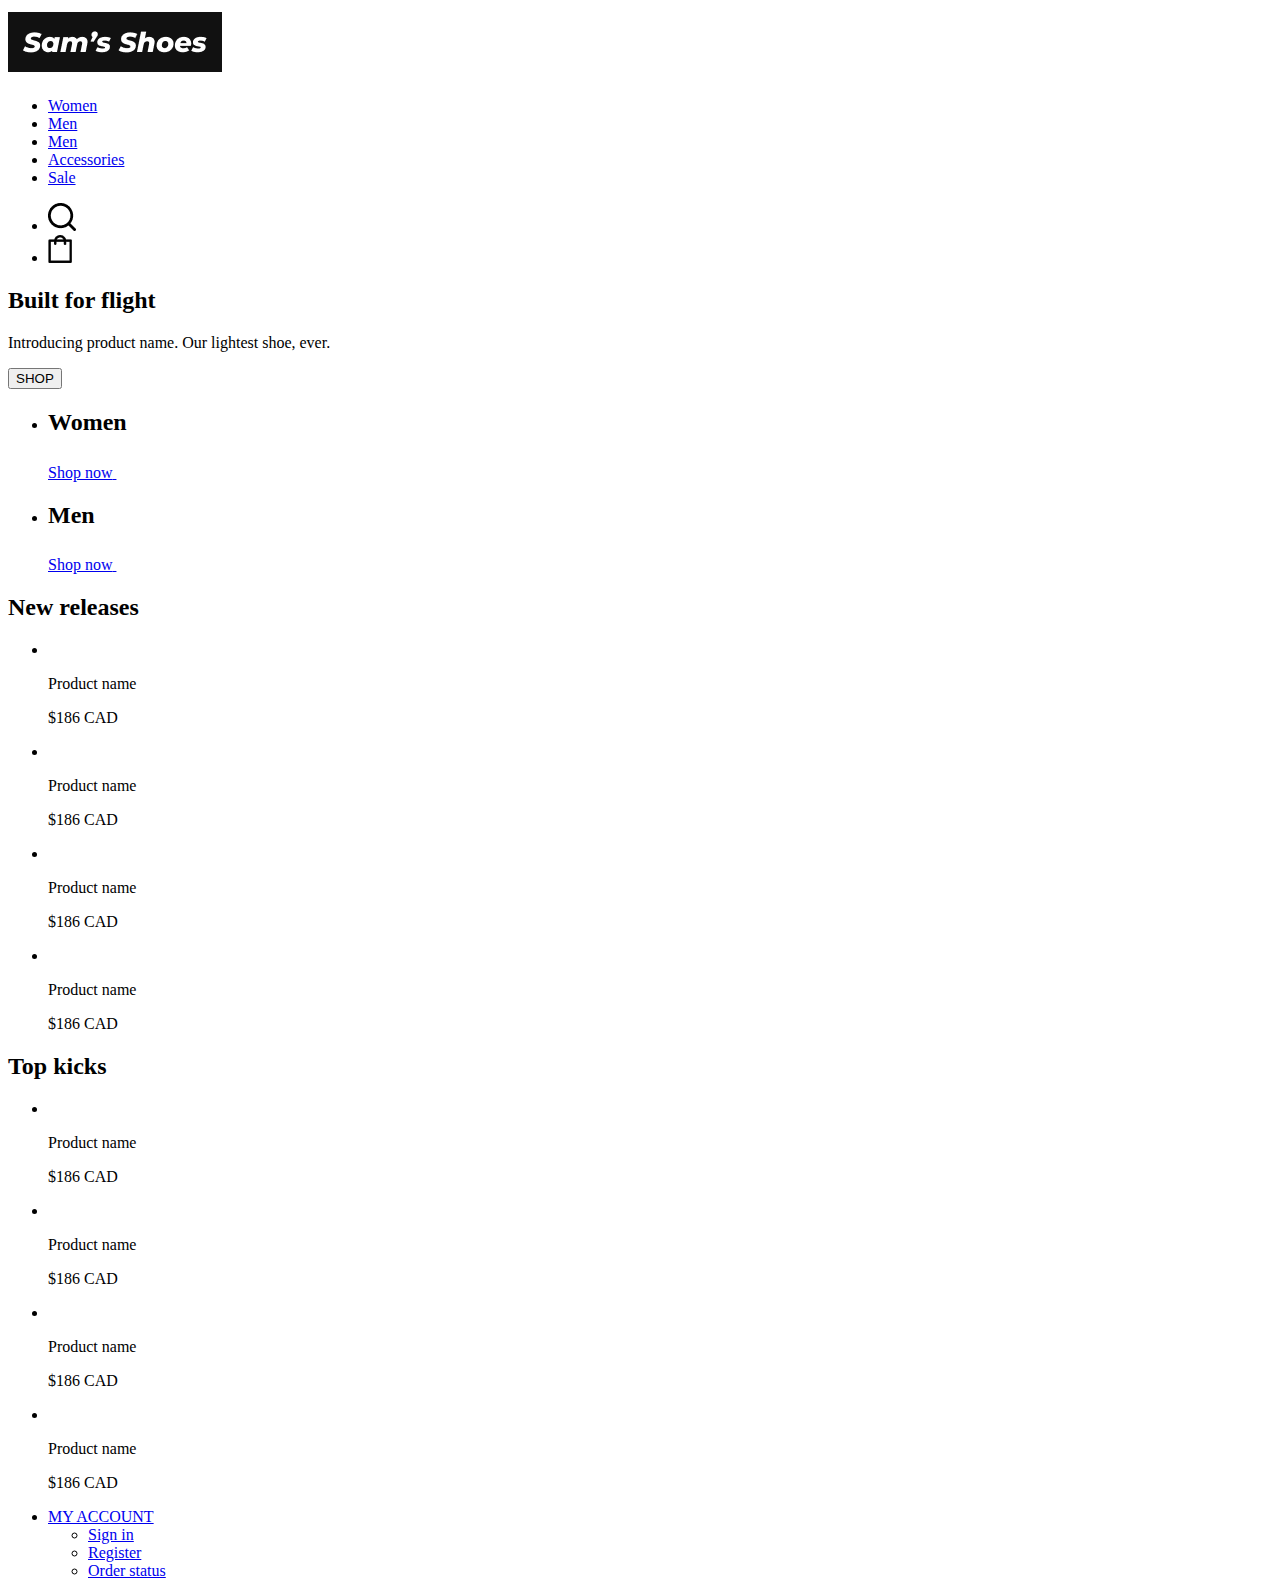
==== index.html @ 086b37e0 "shoes" ====
<!DOCTYPE html>
<html lang="ko">
  <head>
    <meta charset="UTF-8" />
    <meta http-equiv="X-UA-Compatible" content="IE=edge" />
    <meta name="viewport" content="width=S, initial-scale=1.0" />
    <title>Sam's shoes</title>
  </head>
  <body>
    <div class="head">
      <div class="inner">
        <a href="#x" class="logo">
          <img src="/images/logo.png" alt="" />
        </a>
        <ul class="nav">
          <li><a href="#x">Women</a></li>
          <li><a href="#x">Men</a></li>
          <li><a href="#x">Men</a></li>
          <li><a href="#x">Accessories</a></li>
          <li><a href="#x">Sale</a></li>
        </ul>
        <ul class="top_menu">
          <li>
            <a href="#x"><img src="/images/search_icon.png" alt="" /></a>
          </li>
          <li>
            <a href="#x"><img src="/images/cart_icon.png" alt="" /></a>
          </li>
        </ul>
      </div>
    </div>

    <div class="visual">
      <div class="slide">
        <div class="text_box">
          <h2>Built for flight</h2>
          <p>Introducing product name. Our lightest shoe, ever.</p>
          <button>SHOP</button>
        </div>
      </div>
    </div>

    <ul class="banners">
      <li class="left">
        <h2>Women</h2>
        <a href="#x">
          <span>Shop now</span>
          <img src="/images/arrow.png" alt="" />
        </a>
      </li>
      <li class="right">
        <h2>Men</h2>
        <a href="#x">
          <span>Shop now</span>
          <img src="/images/arrow.png" alt="" />
        </a>
      </li>
    </ul>

    <div class="product">
      <h2>New releases</h2>
      <ul>
        <li>
          <img src="" alt="" />
          <div class="detail">
            <p class="name">Product name</p>
            <p class="price">$186 CAD</p>
          </div>
        </li>
        <li>
          <img src="" alt="" />
          <div class="detail">
            <p class="name">Product name</p>
            <p class="price">$186 CAD</p>
          </div>
        </li>
        <li>
          <img src="" alt="" />
          <div class="detail">
            <p class="name">Product name</p>
            <p class="price">$186 CAD</p>
          </div>
        </li>
        <li>
          <img src="" alt="" />
          <div class="detail">
            <p class="name">Product name</p>
            <p class="price">$186 CAD</p>
          </div>
        </li>
      </ul>
    </div>

    <div class="product">
      <h2>Top kicks</h2>
      <ul>
        <li>
          <img src="" alt="" />
          <div class="detail">
            <p class="name">Product name</p>
            <p class="price">$186 CAD</p>
          </div>
        </li>
        <li>
          <img src="" alt="" />
          <div class="detail">
            <p class="name">Product name</p>
            <p class="price">$186 CAD</p>
          </div>
        </li>
        <li>
          <img src="" alt="" />
          <div class="detail">
            <p class="name">Product name</p>
            <p class="price">$186 CAD</p>
          </div>
        </li>
        <li>
          <img src="" alt="" />
          <div class="detail">
            <p class="name">Product name</p>
            <p class="price">$186 CAD</p>
          </div>
        </li>
      </ul>
    </div>

    <div class="footer">
      <div class="inner">
        <div class="menu">
          <ul class="footer_menu">
            <li>
              <a href="#x">MY ACCOUNT</a>
              <ul>
                <li><a href="#x">Sign in</a></li>
                <li><a href="#x">Register</a></li>
                <li><a href="#x">Order status</a></li>
              </ul>
            </li>
          </ul>
          <ul class="footer_sns"></ul>
        </div>
        <div class="copyright"></div>
      </div>
    </div>
  </body>
</html>
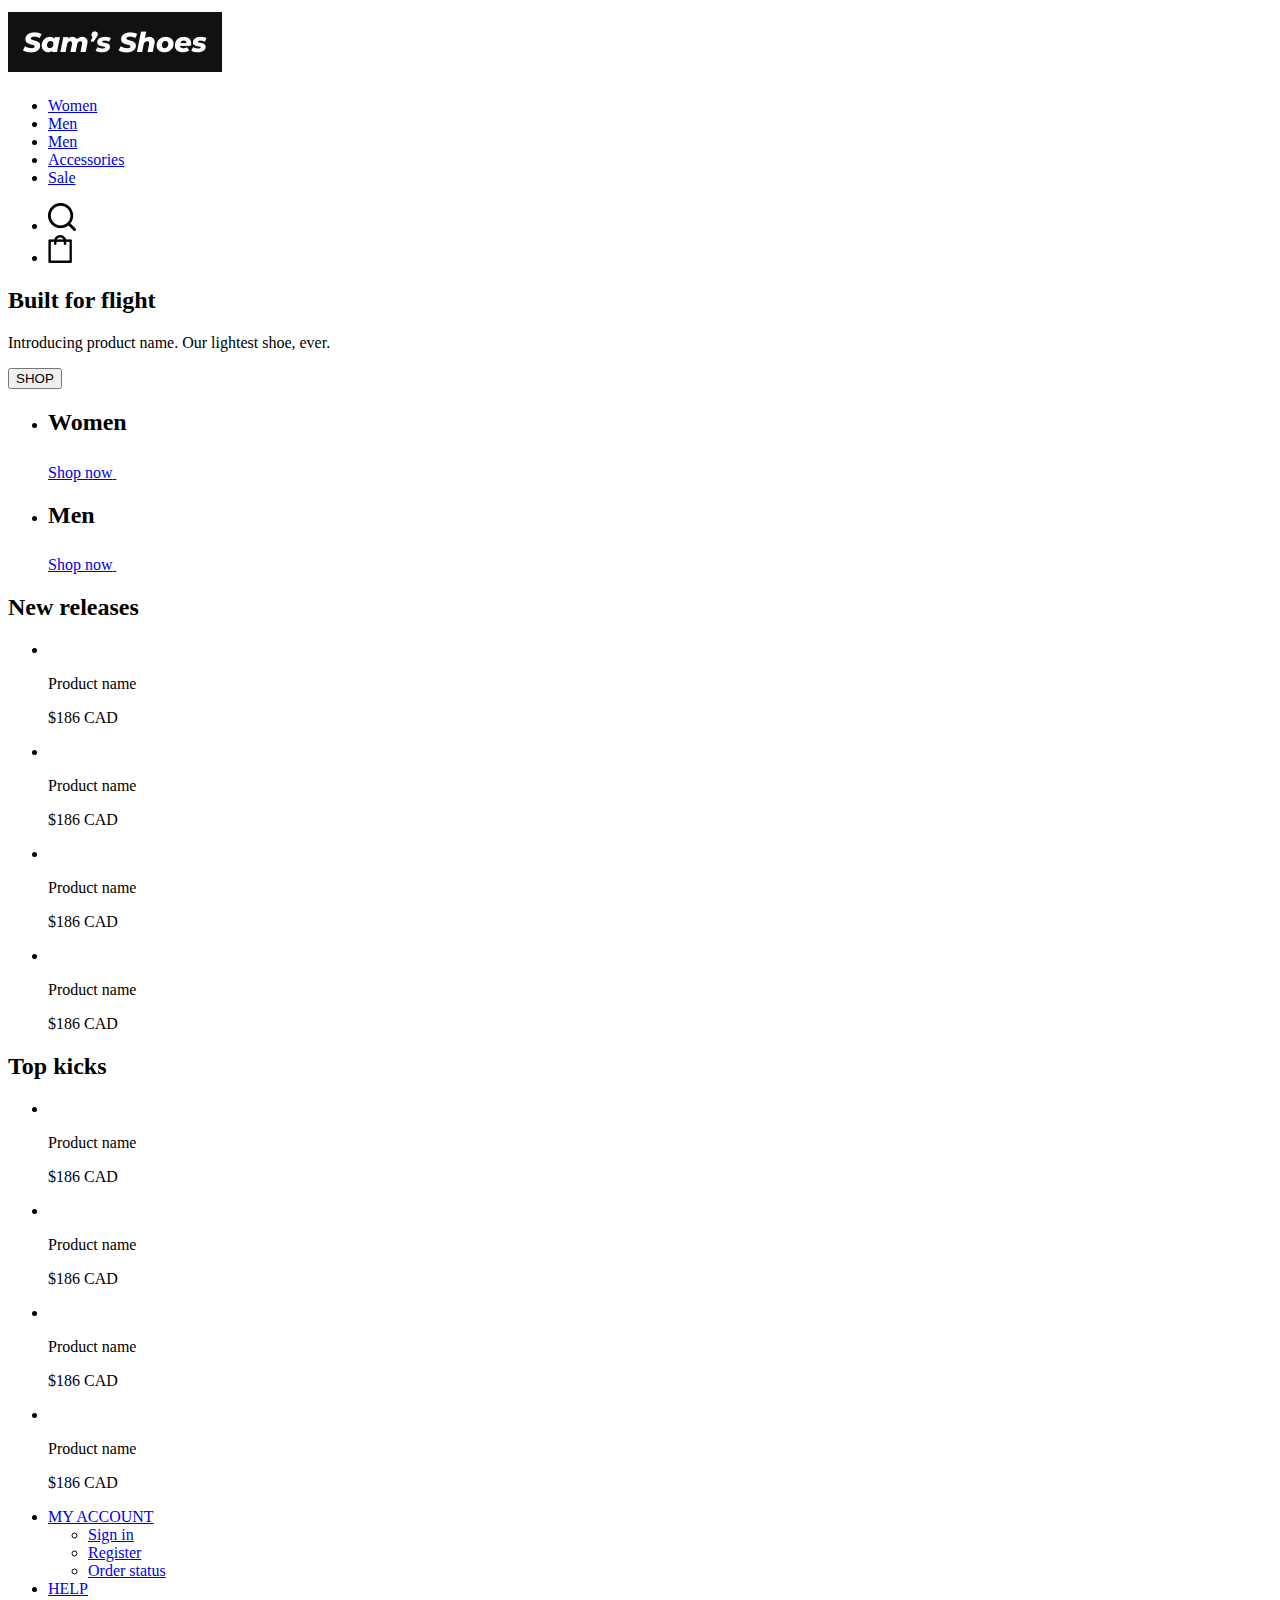
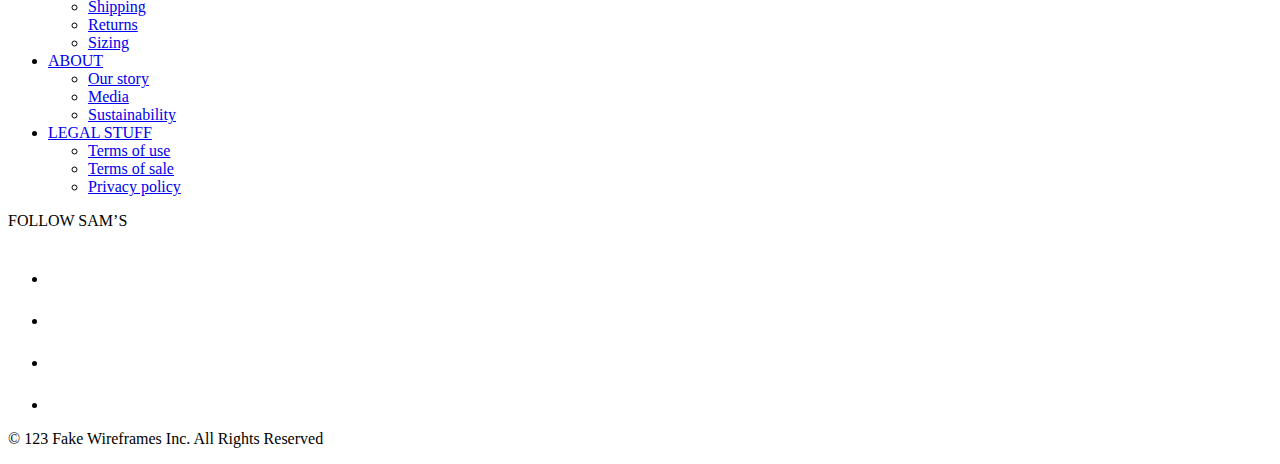
==== commit 4cccf4fa: "shoes" ====
--- a/index.html
+++ b/index.html
@@ -137,10 +137,52 @@
                 <li><a href="#x">Order status</a></li>
               </ul>
             </li>
+            <li>
+              <a href="#x">HELP</a>
+              <ul>
+                <li><a href="#x">Shipping</a></li>
+                <li><a href="#x">Returns</a></li>
+                <li><a href="#x">Sizing</a></li>
+              </ul>
+            </li>
+            <li>
+              <a href="#x">ABOUT</a>
+              <ul>
+                <li><a href="#x">Our story</a></li>
+                <li><a href="#x">Media</a></li>
+                <li><a href="#x">Sustainability</a></li>
+              </ul>
+            </li>
+            <li>
+              <a href="#x">LEGAL STUFF</a>
+              <ul>
+                <li><a href="#x">Terms of use</a></li>
+                <li><a href="#x">Terms of sale</a></li>
+                <li><a href="#x">Privacy policy</a></li>
+              </ul>
+            </li>
           </ul>
-          <ul class="footer_sns"></ul>
+          <div class="footer_sns">
+            <p>FOLLOW SAM’S</p>
+            <ul>
+              <li>
+                <a href="#x"><img src="/images/sns_facebook.png" alt="" /></a>
+              </li>
+              <li>
+                <a href="#x"><img src="/images/sns_insta.png" alt="" /></a>
+              </li>
+              <li>
+                <a href="#x"><img src="/images/sns_twitter.png" alt="" /></a>
+              </li>
+              <li>
+                <a href="#x"><img src="/images/sns_linkedin.png" alt="" /></a>
+              </li>
+            </ul>
+          </div>
         </div>
-        <div class="copyright"></div>
+        <div class="copyright">
+          <p>© 123 Fake Wireframes Inc. All Rights Reserved</p>
+        </div>
       </div>
     </div>
   </body>
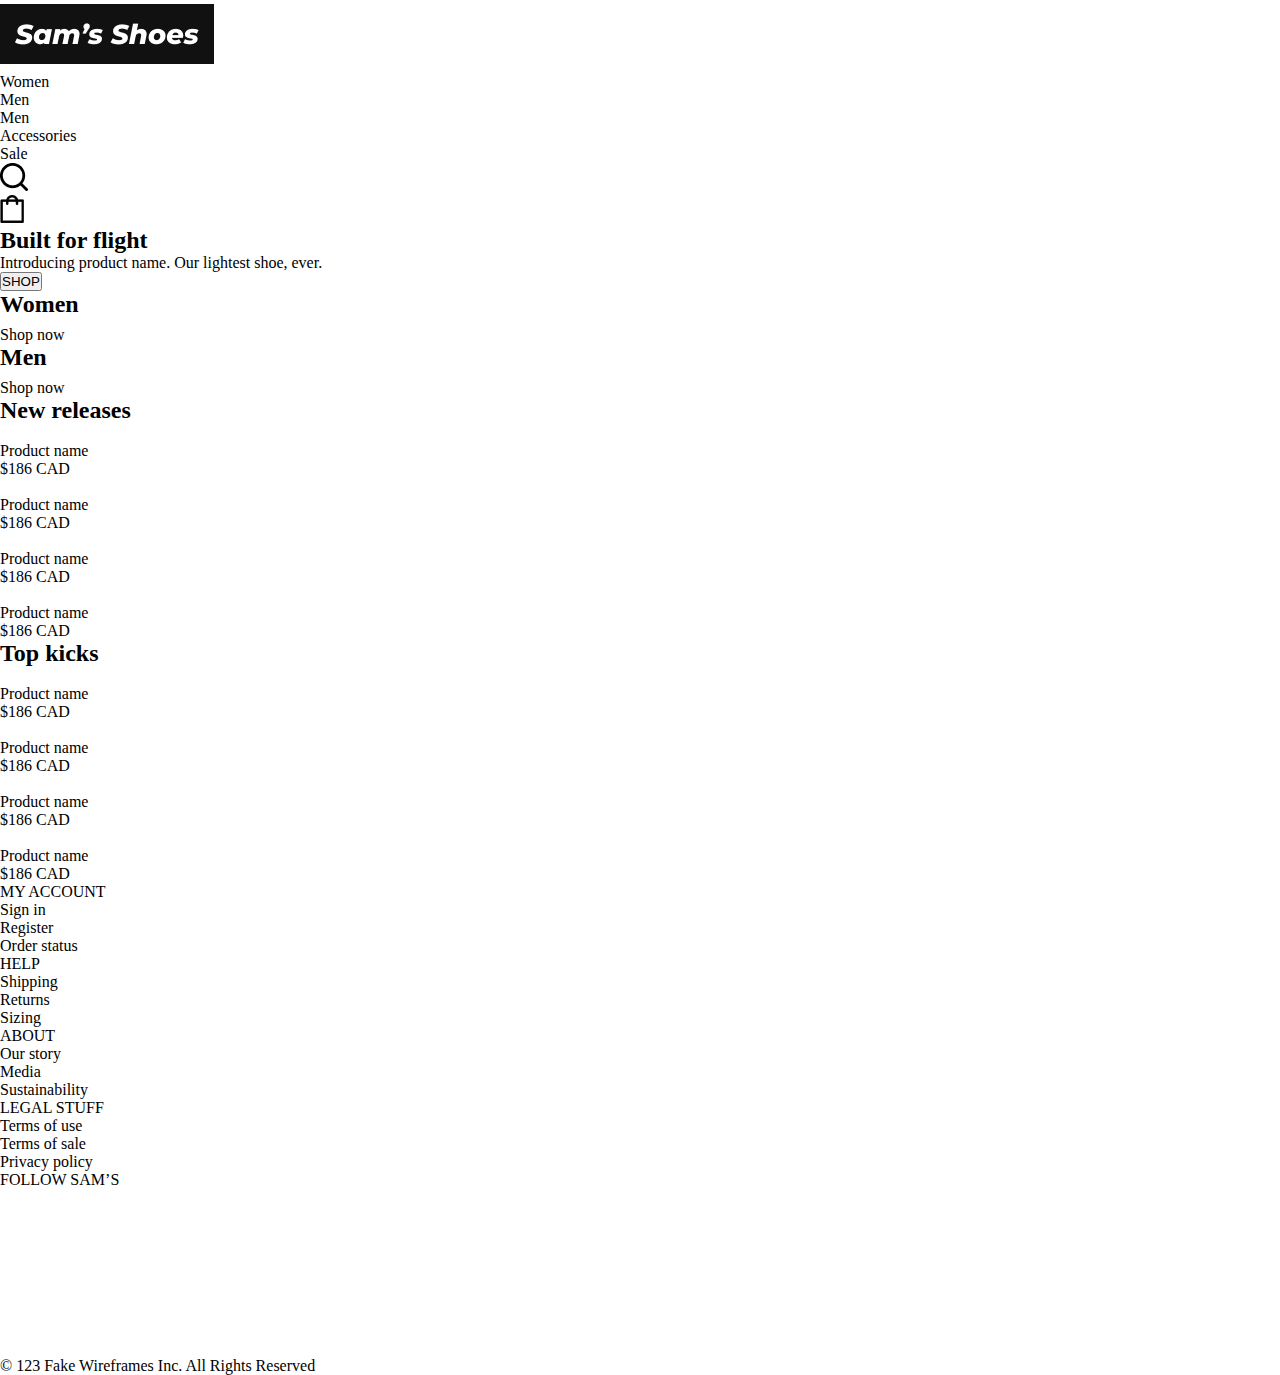
==== commit 42f14ca8: "shoes" ====
--- a/index.html
+++ b/index.html
@@ -5,6 +5,7 @@
     <meta http-equiv="X-UA-Compatible" content="IE=edge" />
     <meta name="viewport" content="width=S, initial-scale=1.0" />
     <title>Sam's shoes</title>
+    <link rel="stylesheet" href="/css/main.css" />
   </head>
   <body>
     <div class="head">
--- a/css/main.css
+++ b/css/main.css
@@ -0,0 +1,18 @@
+/* width : 1320px */
+/* 양쪽 패딩 : 20px */
+/* 실제 컨텐츠 넓이 : 1280px */
+
+* {
+  box-sizing: border-box;
+  margin: 0;
+  padding: 0;
+}
+
+ul {
+  list-style: none;
+}
+
+a {
+  text-decoration: none;
+  color: inherit;
+}
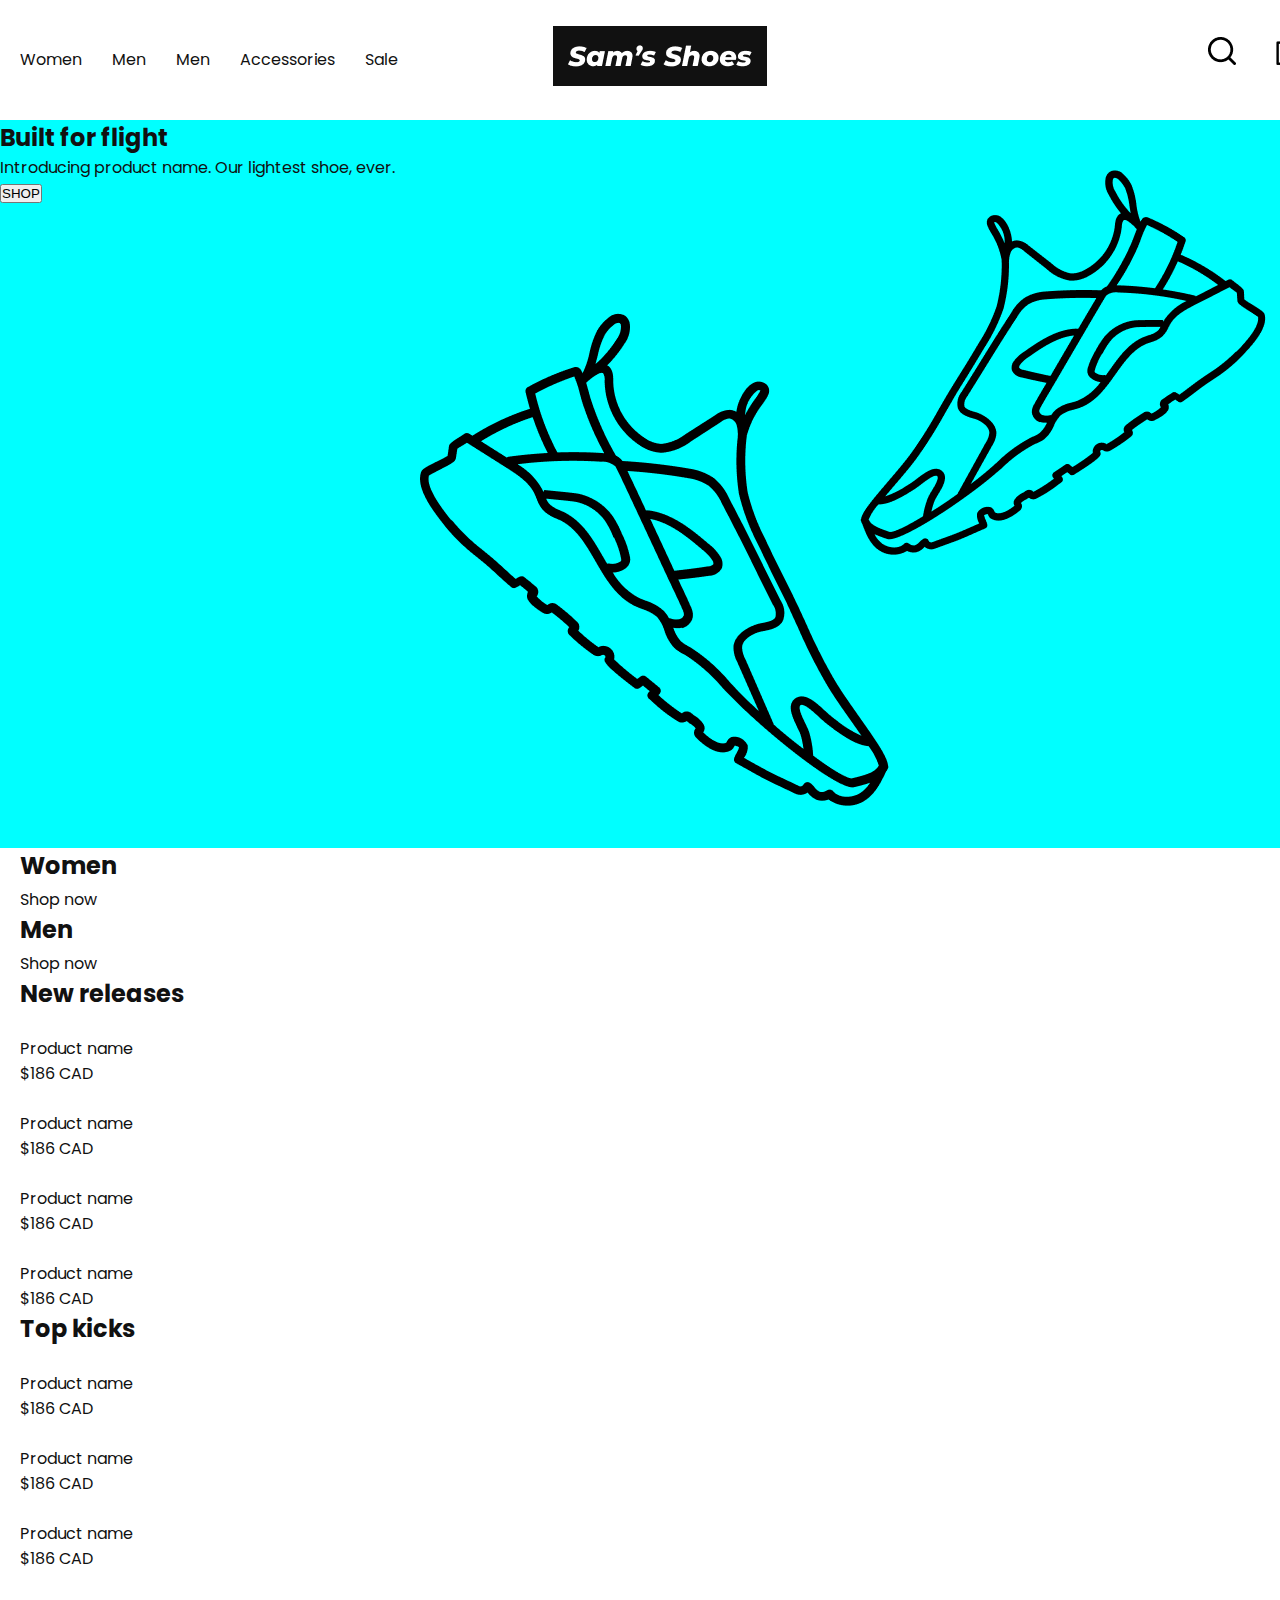
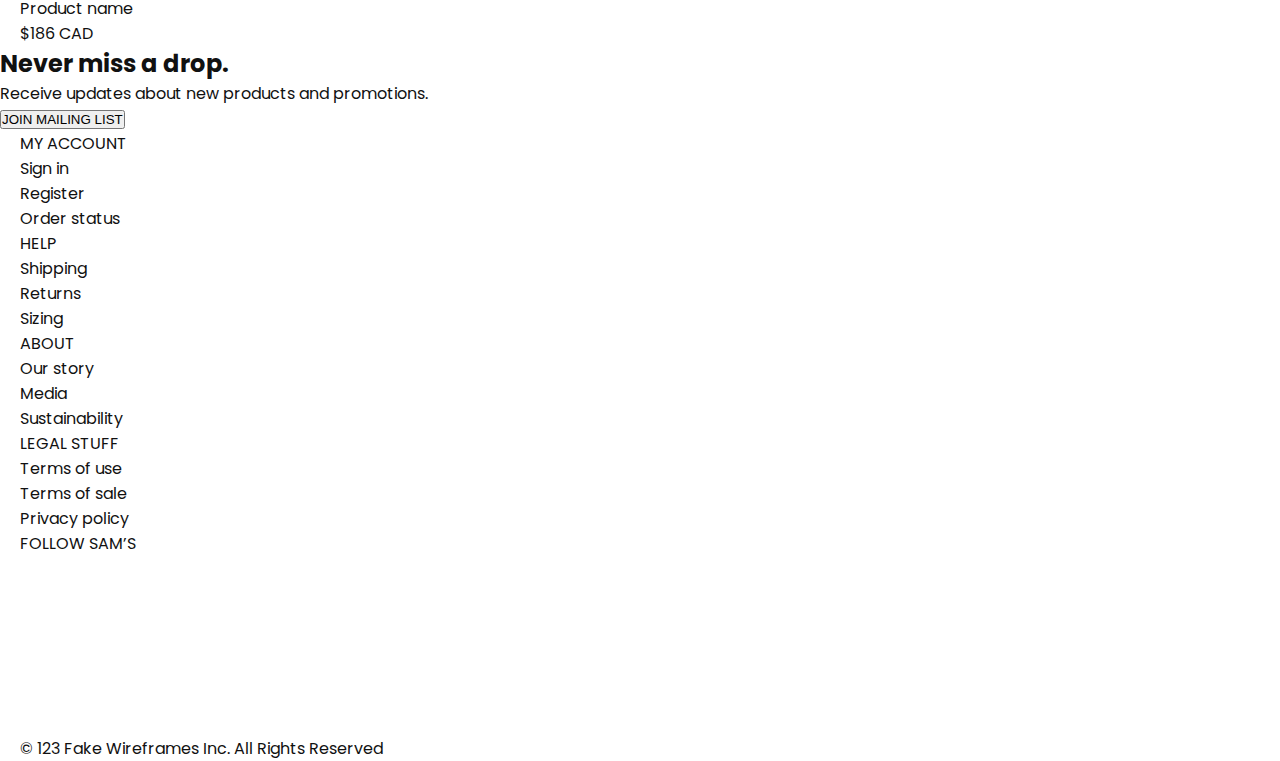
==== commit df8ef936: "shoes" ====
--- a/index.html
+++ b/index.html
@@ -8,181 +8,193 @@
     <link rel="stylesheet" href="/css/main.css" />
   </head>
   <body>
-    <div class="head">
-      <div class="inner">
-        <a href="#x" class="logo">
-          <img src="/images/logo.png" alt="" />
-        </a>
-        <ul class="nav">
-          <li><a href="#x">Women</a></li>
-          <li><a href="#x">Men</a></li>
-          <li><a href="#x">Men</a></li>
-          <li><a href="#x">Accessories</a></li>
-          <li><a href="#x">Sale</a></li>
-        </ul>
-        <ul class="top_menu">
-          <li>
-            <a href="#x"><img src="/images/search_icon.png" alt="" /></a>
-          </li>
-          <li>
-            <a href="#x"><img src="/images/cart_icon.png" alt="" /></a>
-          </li>
-        </ul>
-      </div>
-    </div>
-
-    <div class="visual">
-      <div class="slide">
-        <div class="text_box">
-          <h2>Built for flight</h2>
-          <p>Introducing product name. Our lightest shoe, ever.</p>
-          <button>SHOP</button>
-        </div>
-      </div>
-    </div>
-
-    <ul class="banners">
-      <li class="left">
-        <h2>Women</h2>
-        <a href="#x">
-          <span>Shop now</span>
-          <img src="/images/arrow.png" alt="" />
-        </a>
-      </li>
-      <li class="right">
-        <h2>Men</h2>
-        <a href="#x">
-          <span>Shop now</span>
-          <img src="/images/arrow.png" alt="" />
-        </a>
-      </li>
-    </ul>
-
-    <div class="product">
-      <h2>New releases</h2>
-      <ul>
-        <li>
-          <img src="" alt="" />
-          <div class="detail">
-            <p class="name">Product name</p>
-            <p class="price">$186 CAD</p>
-          </div>
-        </li>
-        <li>
-          <img src="" alt="" />
-          <div class="detail">
-            <p class="name">Product name</p>
-            <p class="price">$186 CAD</p>
-          </div>
-        </li>
-        <li>
-          <img src="" alt="" />
-          <div class="detail">
-            <p class="name">Product name</p>
-            <p class="price">$186 CAD</p>
-          </div>
-        </li>
-        <li>
-          <img src="" alt="" />
-          <div class="detail">
-            <p class="name">Product name</p>
-            <p class="price">$186 CAD</p>
-          </div>
-        </li>
-      </ul>
-    </div>
-
-    <div class="product">
-      <h2>Top kicks</h2>
-      <ul>
-        <li>
-          <img src="" alt="" />
-          <div class="detail">
-            <p class="name">Product name</p>
-            <p class="price">$186 CAD</p>
-          </div>
-        </li>
-        <li>
-          <img src="" alt="" />
-          <div class="detail">
-            <p class="name">Product name</p>
-            <p class="price">$186 CAD</p>
-          </div>
-        </li>
-        <li>
-          <img src="" alt="" />
-          <div class="detail">
-            <p class="name">Product name</p>
-            <p class="price">$186 CAD</p>
-          </div>
-        </li>
-        <li>
-          <img src="" alt="" />
-          <div class="detail">
-            <p class="name">Product name</p>
-            <p class="price">$186 CAD</p>
-          </div>
-        </li>
-      </ul>
-    </div>
-
-    <div class="footer">
-      <div class="inner">
-        <div class="menu">
-          <ul class="footer_menu">
+    <div class="container">
+      <div class="header">
+        <div class="inner">
+          <a href="#x" class="logo">
+            <img src="/images/logo.png" alt="" />
+          </a>
+          <ul class="nav">
+            <li><a href="#x">Women</a></li>
+            <li><a href="#x">Men</a></li>
+            <li><a href="#x">Men</a></li>
+            <li><a href="#x">Accessories</a></li>
+            <li><a href="#x">Sale</a></li>
+          </ul>
+          <ul class="top_menu">
             <li>
-              <a href="#x">MY ACCOUNT</a>
-              <ul>
-                <li><a href="#x">Sign in</a></li>
-                <li><a href="#x">Register</a></li>
-                <li><a href="#x">Order status</a></li>
-              </ul>
+              <a href="#x"><img src="/images/search_icon.png" alt="" /></a>
             </li>
             <li>
-              <a href="#x">HELP</a>
-              <ul>
-                <li><a href="#x">Shipping</a></li>
-                <li><a href="#x">Returns</a></li>
-                <li><a href="#x">Sizing</a></li>
-              </ul>
-            </li>
-            <li>
-              <a href="#x">ABOUT</a>
-              <ul>
-                <li><a href="#x">Our story</a></li>
-                <li><a href="#x">Media</a></li>
-                <li><a href="#x">Sustainability</a></li>
-              </ul>
-            </li>
-            <li>
-              <a href="#x">LEGAL STUFF</a>
-              <ul>
-                <li><a href="#x">Terms of use</a></li>
-                <li><a href="#x">Terms of sale</a></li>
-                <li><a href="#x">Privacy policy</a></li>
-              </ul>
+              <a href="#x"><img src="/images/cart_icon.png" alt="" /></a>
             </li>
           </ul>
-          <div class="footer_sns">
-            <p>FOLLOW SAM’S</p>
-            <ul>
-              <li>
-                <a href="#x"><img src="/images/sns_facebook.png" alt="" /></a>
-              </li>
-              <li>
-                <a href="#x"><img src="/images/sns_insta.png" alt="" /></a>
-              </li>
-              <li>
-                <a href="#x"><img src="/images/sns_twitter.png" alt="" /></a>
-              </li>
-              <li>
-                <a href="#x"><img src="/images/sns_linkedin.png" alt="" /></a>
+        </div>
+      </div>
+
+      <div class="hero">
+        <div class="slide">
+          <div class="text_box">
+            <h2>Built for flight</h2>
+            <p>Introducing product name. Our lightest shoe, ever.</p>
+            <button>SHOP</button>
+          </div>
+        </div>
+      </div>
+
+      <div class="banner inner">
+        <ul>
+          <li class="left">
+            <h2>Women</h2>
+            <a href="#x">
+              <span>Shop now</span>
+              <img src="/images/arrow.png" alt="" />
+            </a>
+          </li>
+          <li class="right">
+            <h2>Men</h2>
+            <a href="#x">
+              <span>Shop now</span>
+              <img src="/images/arrow.png" alt="" />
+            </a>
+          </li>
+        </ul>
+      </div>
+
+      <div class="product inner">
+        <h2>New releases</h2>
+        <ul>
+          <li>
+            <img src="" alt="" />
+            <div class="detail">
+              <p class="name">Product name</p>
+              <p class="price">$186 CAD</p>
+            </div>
+          </li>
+          <li>
+            <img src="" alt="" />
+            <div class="detail">
+              <p class="name">Product name</p>
+              <p class="price">$186 CAD</p>
+            </div>
+          </li>
+          <li>
+            <img src="" alt="" />
+            <div class="detail">
+              <p class="name">Product name</p>
+              <p class="price">$186 CAD</p>
+            </div>
+          </li>
+          <li>
+            <img src="" alt="" />
+            <div class="detail">
+              <p class="name">Product name</p>
+              <p class="price">$186 CAD</p>
+            </div>
+          </li>
+        </ul>
+      </div>
+
+      <div class="product inner">
+        <h2>Top kicks</h2>
+        <ul>
+          <li>
+            <img src="" alt="" />
+            <div class="detail">
+              <p class="name">Product name</p>
+              <p class="price">$186 CAD</p>
+            </div>
+          </li>
+          <li>
+            <img src="" alt="" />
+            <div class="detail">
+              <p class="name">Product name</p>
+              <p class="price">$186 CAD</p>
+            </div>
+          </li>
+          <li>
+            <img src="" alt="" />
+            <div class="detail">
+              <p class="name">Product name</p>
+              <p class="price">$186 CAD</p>
+            </div>
+          </li>
+          <li>
+            <img src="" alt="" />
+            <div class="detail">
+              <p class="name">Product name</p>
+              <p class="price">$186 CAD</p>
+            </div>
+          </li>
+        </ul>
+      </div>
+
+      <div class="mailing">
+        <div class="text_box">
+          <h2>Never miss a drop.</h2>
+          <p>Receive updates about new products and promotions.</p>
+          <button>JOIN MAILING LIST</button>
+        </div>
+      </div>
+
+      <div class="footer">
+        <div class="inner">
+          <div class="menu">
+            <ul class="footer_menu">
+              <li>
+                <a href="#x">MY ACCOUNT</a>
+                <ul>
+                  <li><a href="#x">Sign in</a></li>
+                  <li><a href="#x">Register</a></li>
+                  <li><a href="#x">Order status</a></li>
+                </ul>
+              </li>
+              <li>
+                <a href="#x">HELP</a>
+                <ul>
+                  <li><a href="#x">Shipping</a></li>
+                  <li><a href="#x">Returns</a></li>
+                  <li><a href="#x">Sizing</a></li>
+                </ul>
+              </li>
+              <li>
+                <a href="#x">ABOUT</a>
+                <ul>
+                  <li><a href="#x">Our story</a></li>
+                  <li><a href="#x">Media</a></li>
+                  <li><a href="#x">Sustainability</a></li>
+                </ul>
+              </li>
+              <li>
+                <a href="#x">LEGAL STUFF</a>
+                <ul>
+                  <li><a href="#x">Terms of use</a></li>
+                  <li><a href="#x">Terms of sale</a></li>
+                  <li><a href="#x">Privacy policy</a></li>
+                </ul>
               </li>
             </ul>
+            <div class="footer_sns">
+              <p>FOLLOW SAM’S</p>
+              <ul>
+                <li>
+                  <a href="#x"><img src="/images/sns_facebook.png" alt="" /></a>
+                </li>
+                <li>
+                  <a href="#x"><img src="/images/sns_insta.png" alt="" /></a>
+                </li>
+                <li>
+                  <a href="#x"><img src="/images/sns_twitter.png" alt="" /></a>
+                </li>
+                <li>
+                  <a href="#x"><img src="/images/sns_linkedin.png" alt="" /></a>
+                </li>
+              </ul>
+            </div>
           </div>
-        </div>
-        <div class="copyright">
-          <p>© 123 Fake Wireframes Inc. All Rights Reserved</p>
+          <div class="copyright">
+            <p>© 123 Fake Wireframes Inc. All Rights Reserved</p>
+          </div>
         </div>
       </div>
     </div>
--- a/css/main.css
+++ b/css/main.css
@@ -1,6 +1,8 @@
 /* width : 1320px */
 /* 양쪽 패딩 : 20px */
 /* 실제 컨텐츠 넓이 : 1280px */
+
+@import url("https://fonts.googleapis.com/css2?family=Montserrat:wght@600;800&family=Poppins:wght@400;500;600&display=swap");
 
 * {
   box-sizing: border-box;
@@ -16,3 +18,76 @@
   text-decoration: none;
   color: inherit;
 }
+
+body {
+  font-family: "Poppins", sans-serif;
+  /* font-family: 'Montserrat', sans-serif; */
+  font-size: 16px;
+  color: #111;
+}
+
+.container {
+}
+
+.inner {
+  width: 1320px;
+  padding: 0 20px;
+  margin: 0 auto;
+}
+
+.header {
+  height: 120px;
+}
+
+.header .inner {
+  position: relative;
+  display: flex;
+  justify-content: space-between;
+}
+
+.header li a {
+  height: 120px;
+  display: inline-block;
+  line-height: 120px;
+}
+
+.nav {
+  display: flex;
+}
+
+.nav li a {
+  margin-right: 30px;
+}
+
+.top_menu {
+  display: flex;
+}
+
+.top_menu li a {
+  margin-left: 40px;
+}
+
+.logo {
+  position: absolute;
+  top: 50%;
+  left: 50%;
+  transform: translate(-50%, -50%);
+}
+
+/* hero */
+.slide {
+  position: relative;
+  width: 1280px;
+  height: 728px;
+  margin: 0 auto;
+  background-color: aqua;
+  background-image: url("/images/main_visual.png");
+  background-repeat: no-repeat;
+  background-position: center right;
+}
+
+.slide .text_box {
+  position: absolute;
+  top: 0;
+  left: 0;
+}
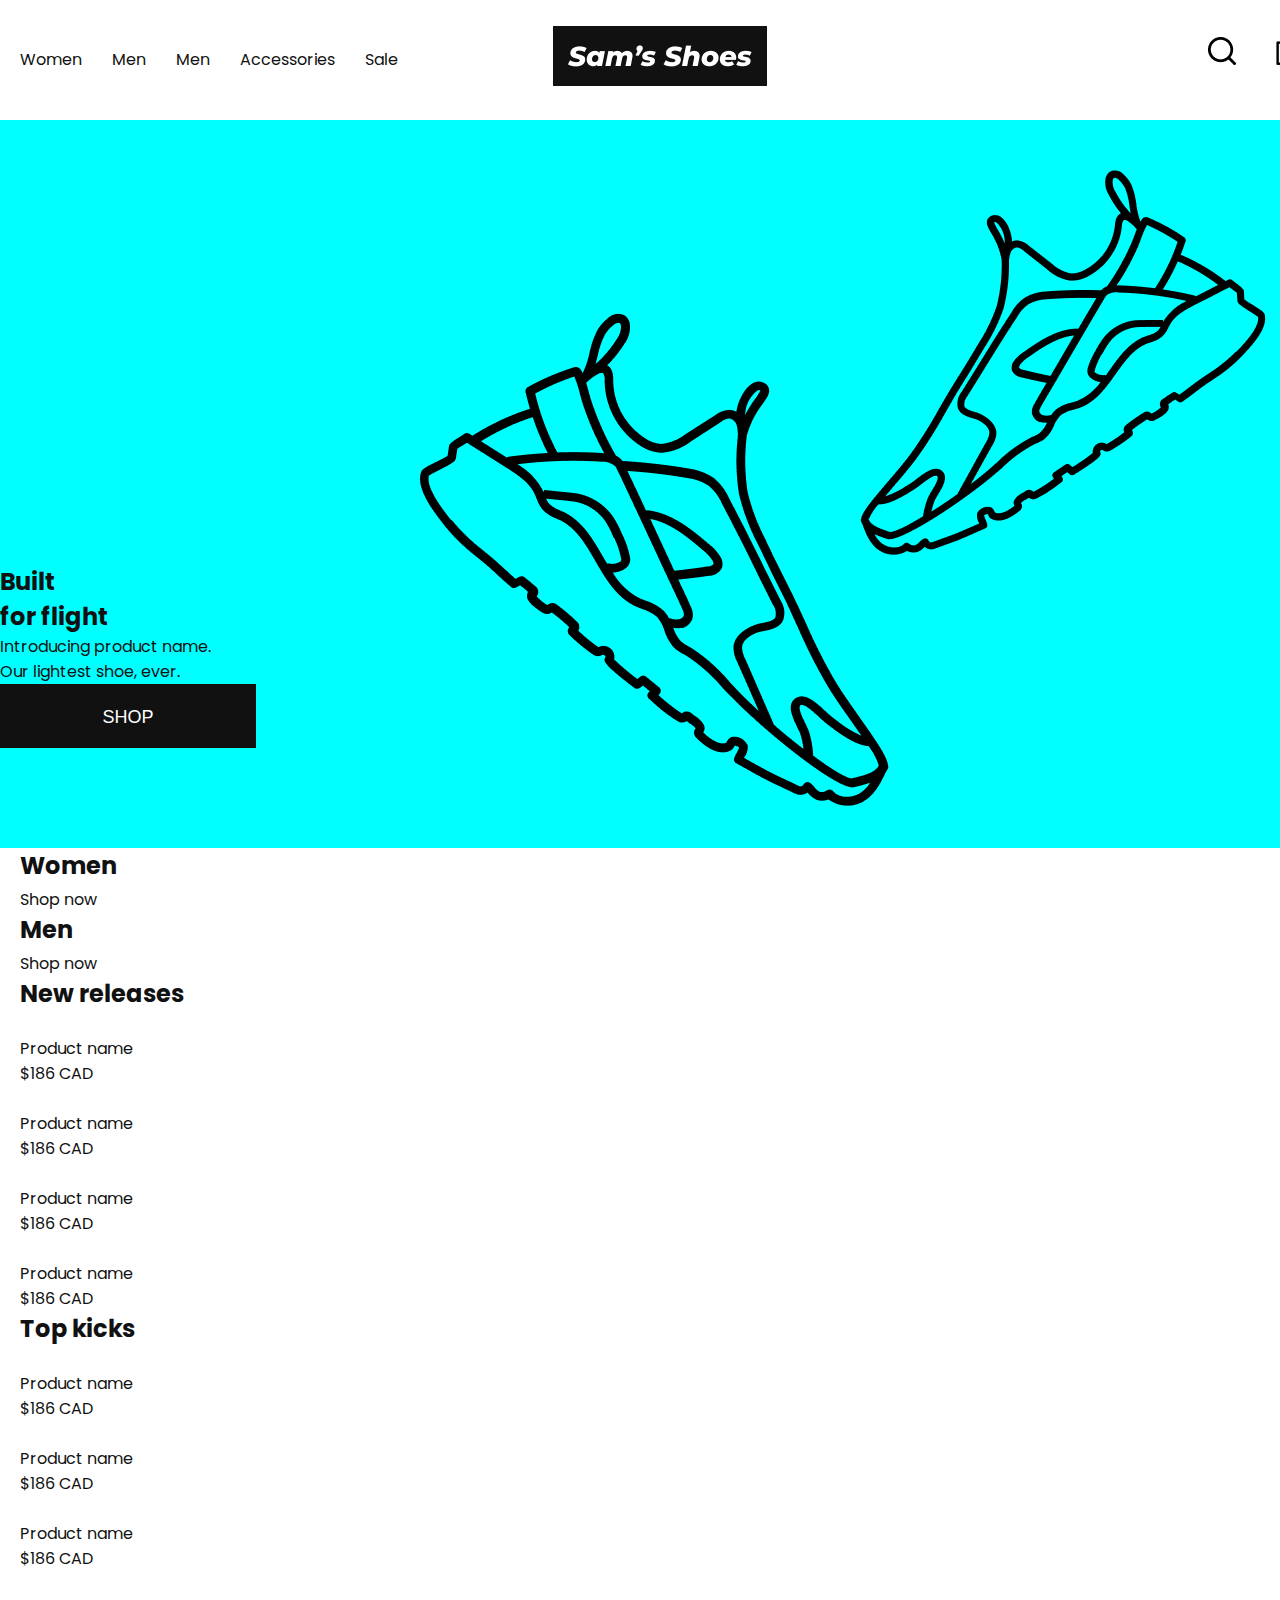
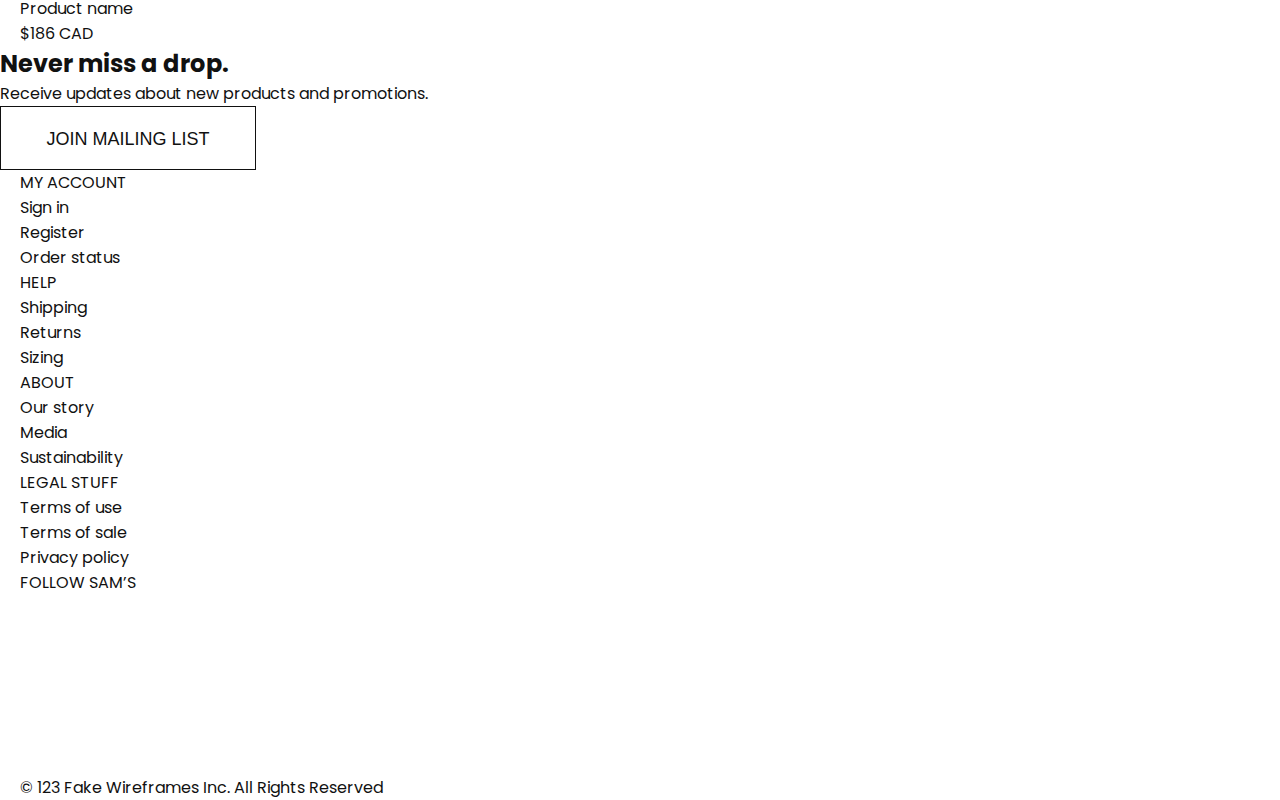
==== commit 0bb71139: "shoes" ====
--- a/index.html
+++ b/index.html
@@ -35,9 +35,9 @@
       <div class="hero">
         <div class="slide">
           <div class="text_box">
-            <h2>Built for flight</h2>
-            <p>Introducing product name. Our lightest shoe, ever.</p>
-            <button>SHOP</button>
+            <h2>Built<br />for flight</h2>
+            <p>Introducing product name.<br />Our lightest shoe, ever.</p>
+            <button class="btn btn_dark">SHOP</button>
           </div>
         </div>
       </div>
@@ -133,7 +133,7 @@
         <div class="text_box">
           <h2>Never miss a drop.</h2>
           <p>Receive updates about new products and promotions.</p>
-          <button>JOIN MAILING LIST</button>
+          <button class="btn">JOIN MAILING LIST</button>
         </div>
       </div>
 
--- a/css/main.css
+++ b/css/main.css
@@ -17,6 +17,22 @@
 a {
   text-decoration: none;
   color: inherit;
+}
+
+.btn {
+  width: 256px;
+  height: 64px;
+  border: 1px solid #111;
+  background-color: #fff;
+  color: #111;
+  text-align: center;
+  line-height: 64px;
+  font-size: 18px;
+}
+
+.btn_dark {
+  background-color: #111;
+  color: #fff;
 }
 
 body {
@@ -88,6 +104,6 @@
 
 .slide .text_box {
   position: absolute;
-  top: 0;
+  bottom: 100px;
   left: 0;
 }
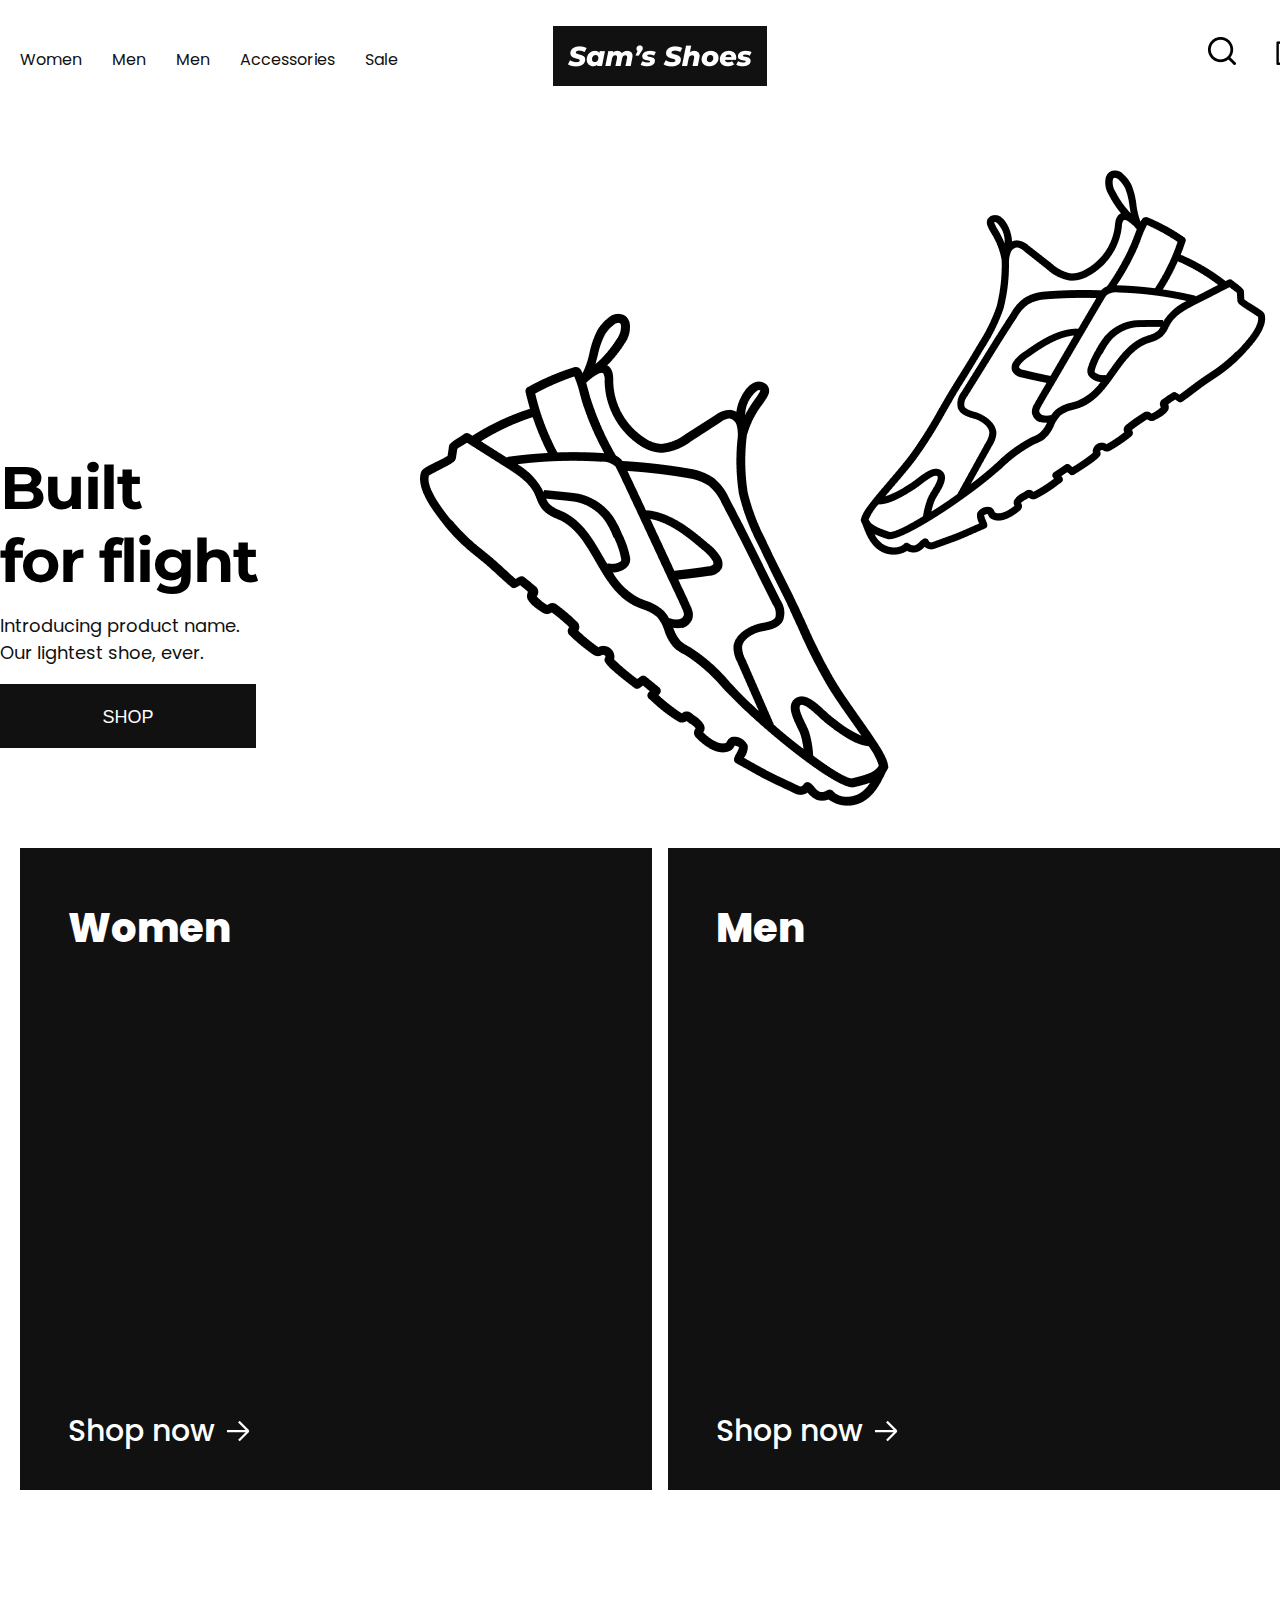
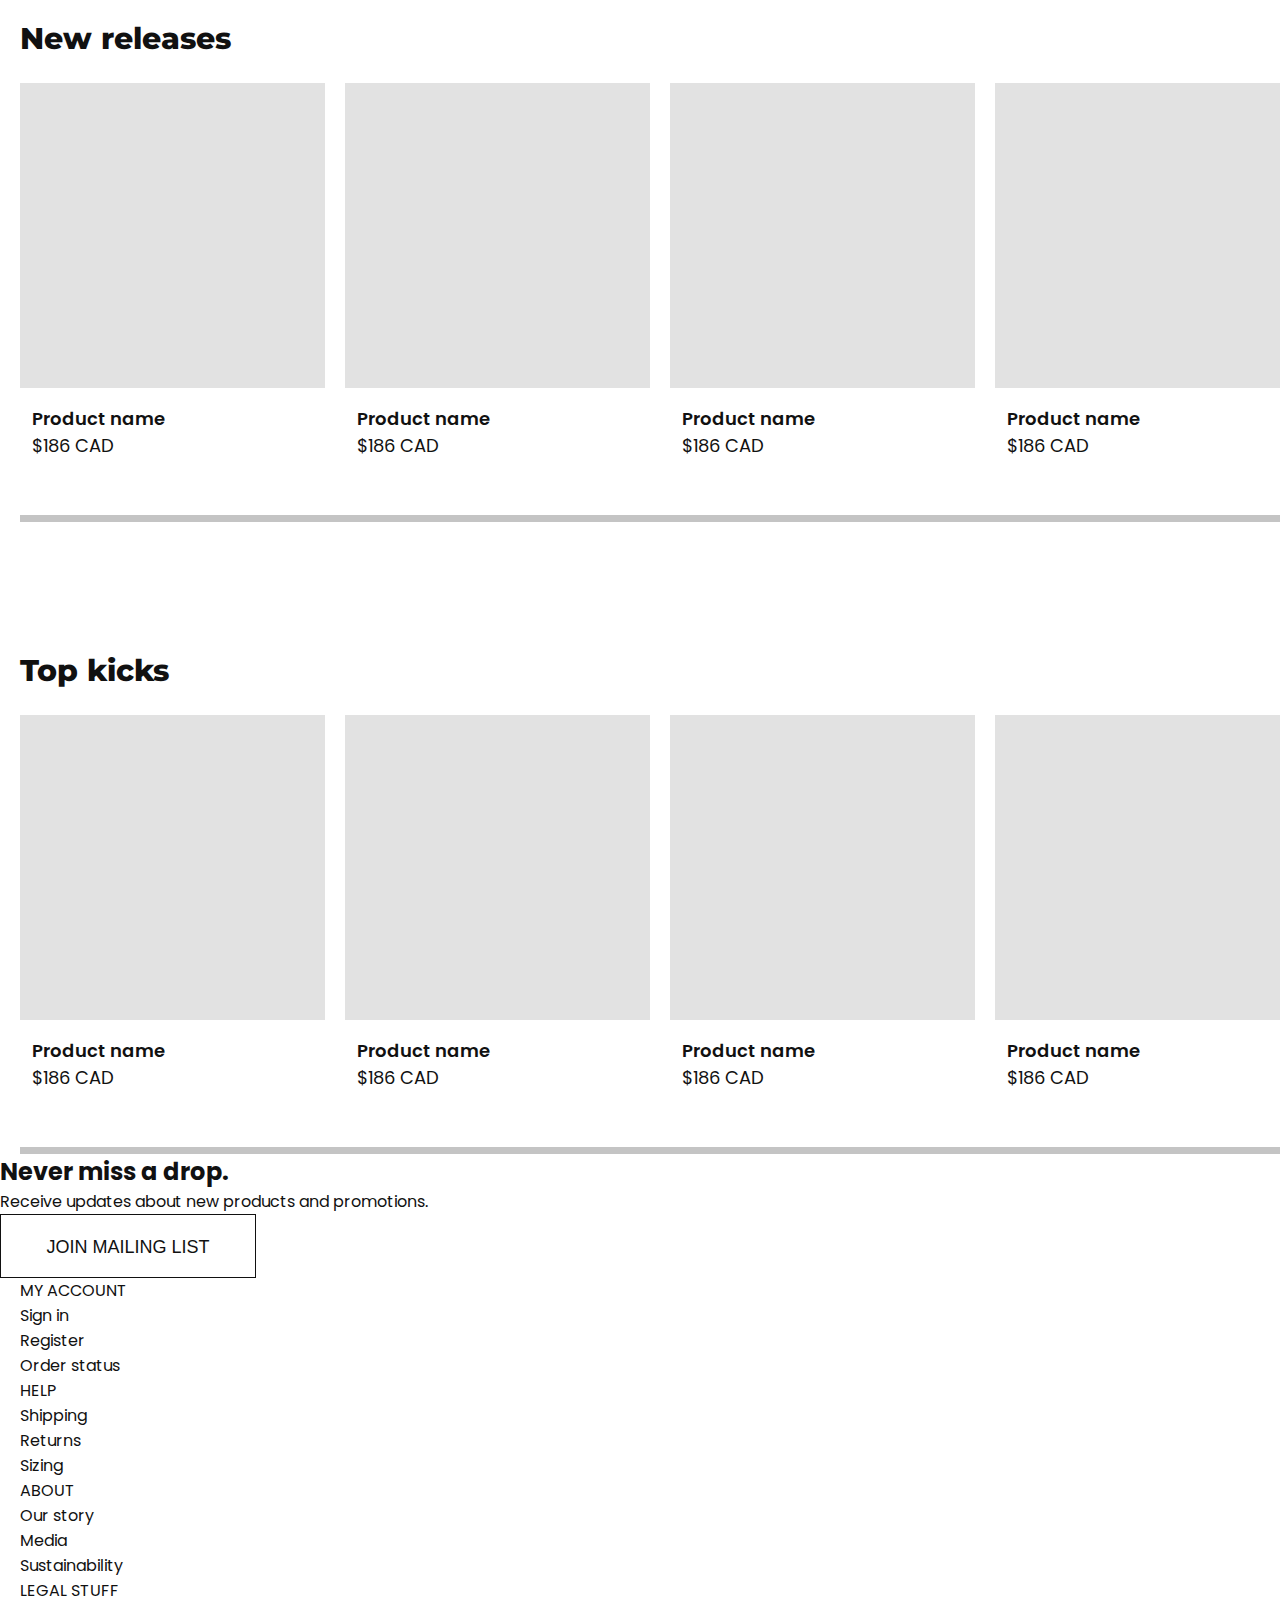
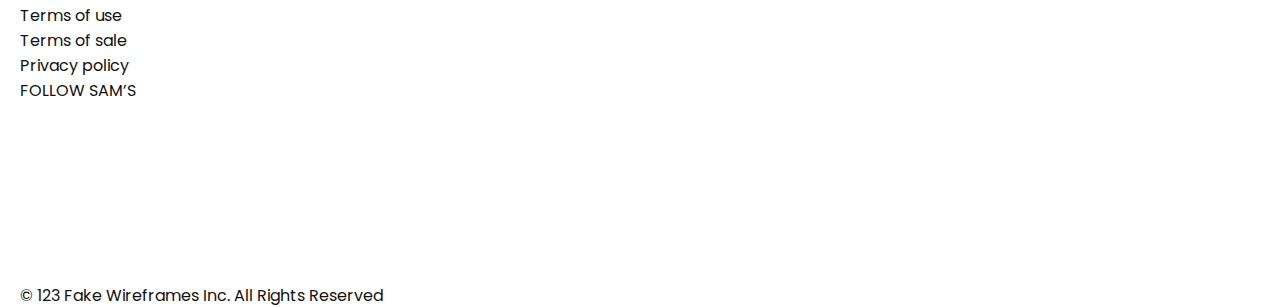
==== commit 027396d4: "shoes" ====
--- a/index.html
+++ b/index.html
@@ -44,14 +44,14 @@
 
       <div class="banner inner">
         <ul>
-          <li class="left">
+          <li>
             <h2>Women</h2>
             <a href="#x">
               <span>Shop now</span>
               <img src="/images/arrow.png" alt="" />
             </a>
           </li>
-          <li class="right">
+          <li>
             <h2>Men</h2>
             <a href="#x">
               <span>Shop now</span>
@@ -65,28 +65,28 @@
         <h2>New releases</h2>
         <ul>
           <li>
-            <img src="" alt="" />
-            <div class="detail">
-              <p class="name">Product name</p>
-              <p class="price">$186 CAD</p>
-            </div>
-          </li>
-          <li>
-            <img src="" alt="" />
-            <div class="detail">
-              <p class="name">Product name</p>
-              <p class="price">$186 CAD</p>
-            </div>
-          </li>
-          <li>
-            <img src="" alt="" />
-            <div class="detail">
-              <p class="name">Product name</p>
-              <p class="price">$186 CAD</p>
-            </div>
-          </li>
-          <li>
-            <img src="" alt="" />
+            <img src="/images/gray_img.png" alt="" />
+            <div class="detail">
+              <p class="name">Product name</p>
+              <p class="price">$186 CAD</p>
+            </div>
+          </li>
+          <li>
+            <img src="/images/gray_img.png" alt="" />
+            <div class="detail">
+              <p class="name">Product name</p>
+              <p class="price">$186 CAD</p>
+            </div>
+          </li>
+          <li>
+            <img src="/images/gray_img.png" alt="" />
+            <div class="detail">
+              <p class="name">Product name</p>
+              <p class="price">$186 CAD</p>
+            </div>
+          </li>
+          <li>
+            <img src="/images/gray_img.png" alt="" />
             <div class="detail">
               <p class="name">Product name</p>
               <p class="price">$186 CAD</p>
@@ -99,28 +99,28 @@
         <h2>Top kicks</h2>
         <ul>
           <li>
-            <img src="" alt="" />
-            <div class="detail">
-              <p class="name">Product name</p>
-              <p class="price">$186 CAD</p>
-            </div>
-          </li>
-          <li>
-            <img src="" alt="" />
-            <div class="detail">
-              <p class="name">Product name</p>
-              <p class="price">$186 CAD</p>
-            </div>
-          </li>
-          <li>
-            <img src="" alt="" />
-            <div class="detail">
-              <p class="name">Product name</p>
-              <p class="price">$186 CAD</p>
-            </div>
-          </li>
-          <li>
-            <img src="" alt="" />
+            <img src="/images/gray_img.png" alt="" />
+            <div class="detail">
+              <p class="name">Product name</p>
+              <p class="price">$186 CAD</p>
+            </div>
+          </li>
+          <li>
+            <img src="/images/gray_img.png" alt="" />
+            <div class="detail">
+              <p class="name">Product name</p>
+              <p class="price">$186 CAD</p>
+            </div>
+          </li>
+          <li>
+            <img src="/images/gray_img.png" alt="" />
+            <div class="detail">
+              <p class="name">Product name</p>
+              <p class="price">$186 CAD</p>
+            </div>
+          </li>
+          <li>
+            <img src="/images/gray_img.png" alt="" />
             <div class="detail">
               <p class="name">Product name</p>
               <p class="price">$186 CAD</p>
--- a/css/main.css
+++ b/css/main.css
@@ -96,7 +96,6 @@
   width: 1280px;
   height: 728px;
   margin: 0 auto;
-  background-color: aqua;
   background-image: url("/images/main_visual.png");
   background-repeat: no-repeat;
   background-position: center right;
@@ -107,3 +106,111 @@
   bottom: 100px;
   left: 0;
 }
+
+.slide .text_box h2 {
+  font-family: "Montserrat", sans-serif;
+  font-size: 60px;
+  color: #000;
+  letter-spacing: -1.6px;
+}
+
+.slide .text_box p {
+  font-size: 18px;
+  margin-top: 15px;
+  margin-bottom: 18px;
+}
+
+/* banner */
+.banner ul {
+  display: flex;
+  justify-content: space-between;
+}
+
+.banner ul li {
+  width: 632px;
+  height: 642px;
+  background-color: #111;
+  color: #fff;
+  position: relative;
+}
+
+.banner li h2 {
+  font-weight: 800;
+  font-size: 40px;
+  position: absolute;
+  top: 50px;
+  left: 48px;
+}
+
+.banner ul li a {
+  display: flex;
+  align-items: center;
+  gap: 12px;
+  font-weight: 500;
+  font-size: 30px;
+  position: absolute;
+  left: 48px;
+  bottom: 36px;
+}
+
+/* product */
+.product {
+  margin-top: 130px;
+}
+
+.product h2 {
+  font-family: "Montserrat", sans-serif;
+  font-weight: 800;
+  font-size: 30px;
+  margin-bottom: 26px;
+}
+
+.product ul {
+  display: flex;
+  justify-content: space-between;
+  position: relative;
+}
+
+.product ul::after {
+  content: "";
+  position: absolute;
+  background-color: #c4c4c4;
+  width: 100%;
+  height: 7px;
+  bottom: 0;
+}
+
+.product ul li {
+  width: 305px;
+  padding-bottom: 63px;
+  position: relative;
+}
+
+.product ul li::after {
+  content: "";
+  position: absolute;
+  width: 0;
+  height: 7px;
+  background-color: #111;
+  bottom: 0;
+  z-index: 1;
+  transition: width 0.3s;
+}
+
+.product ul li:hover::after {
+  width: 100%;
+}
+
+.product .detail {
+  padding-top: 10px;
+  padding-left: 12px;
+}
+
+.product ul li .detail p.name {
+  font-size: 18px;
+  font-weight: 600;
+}
+
+.product ul li .detail p.price {
+  font-size: 18px;
+}
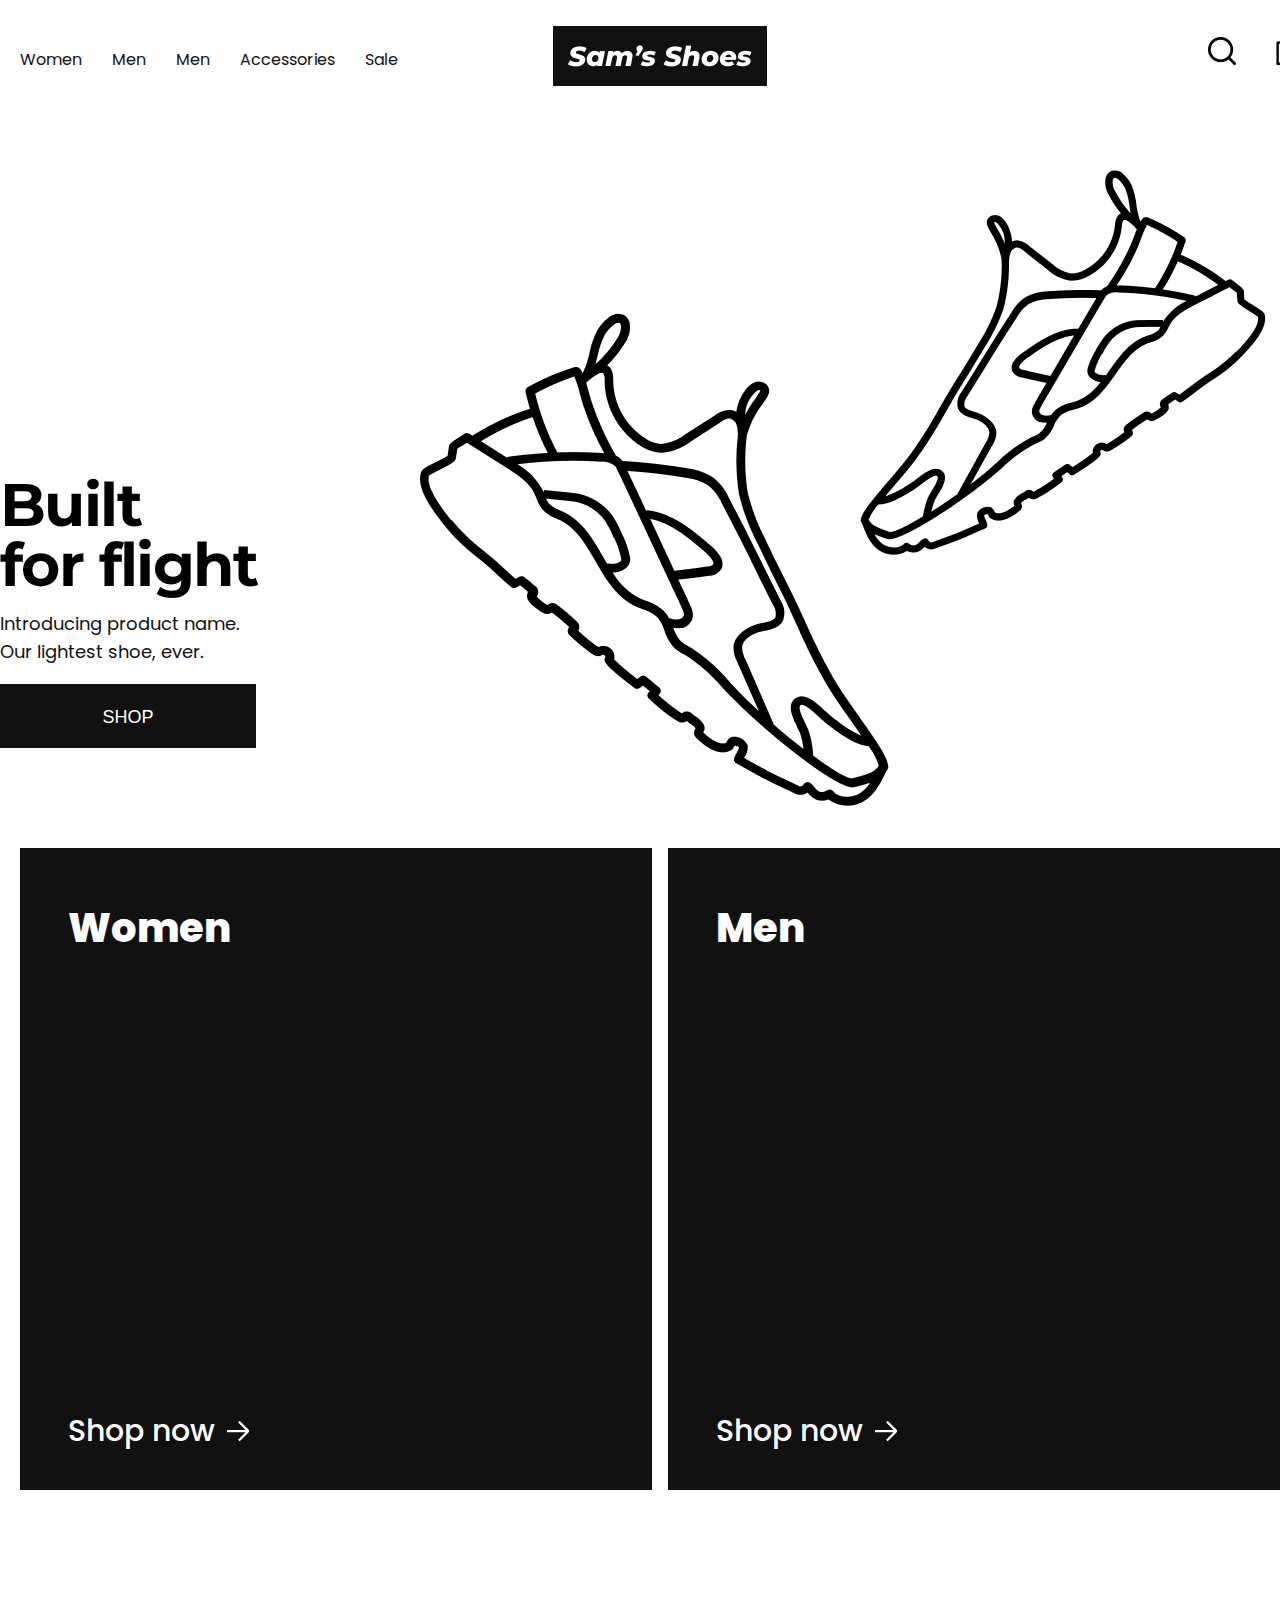
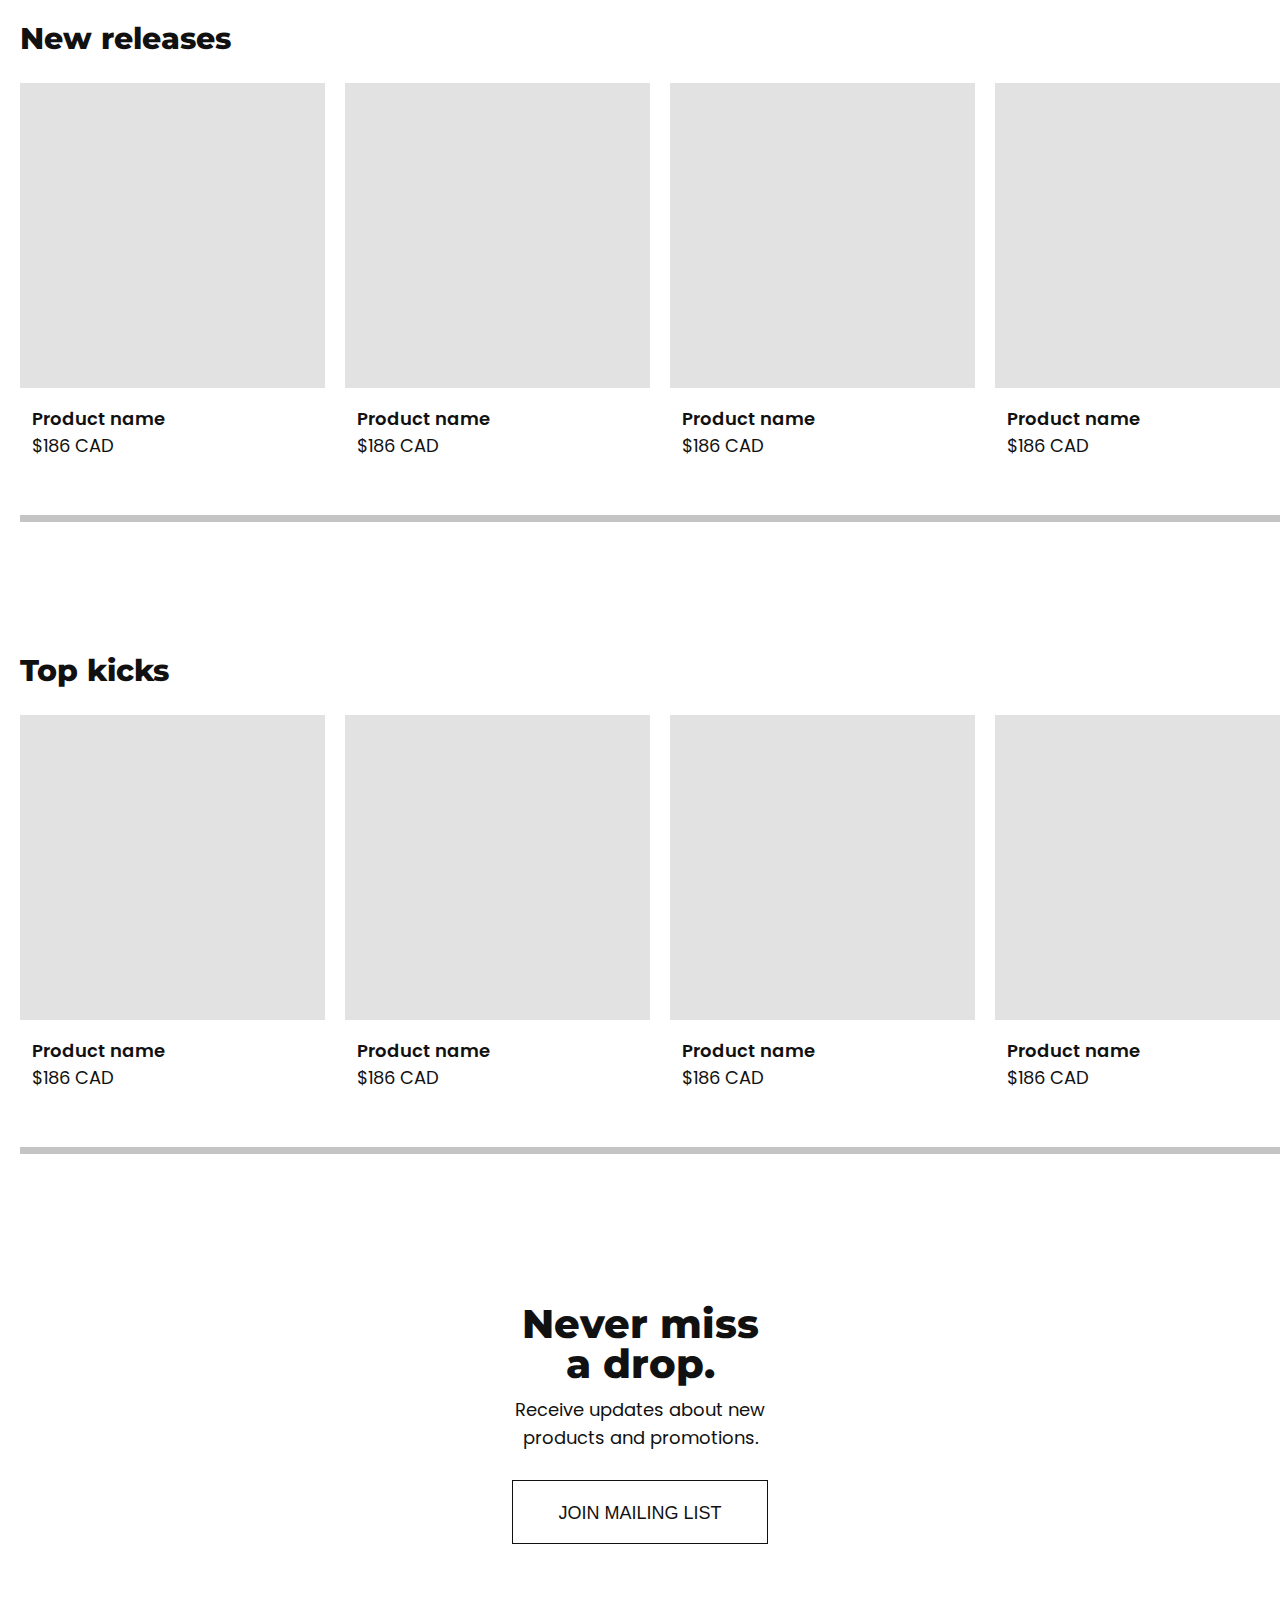
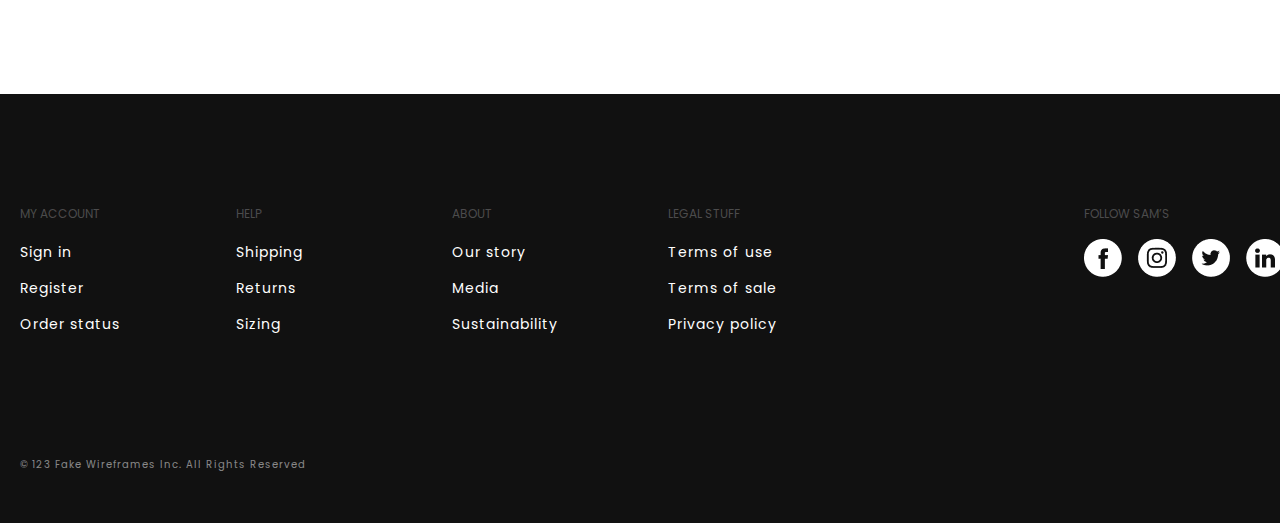
==== commit e036a164: "shoes" ====
--- a/index.html
+++ b/index.html
@@ -131,8 +131,8 @@
 
       <div class="mailing">
         <div class="text_box">
-          <h2>Never miss a drop.</h2>
-          <p>Receive updates about new products and promotions.</p>
+          <h2>Never miss<br />a drop.</h2>
+          <p>Receive updates about new<br />products and promotions.</p>
           <button class="btn">JOIN MAILING LIST</button>
         </div>
       </div>
--- a/css/main.css
+++ b/css/main.css
@@ -112,12 +112,14 @@
   font-size: 60px;
   color: #000;
   letter-spacing: -1.6px;
+  line-height: 1;
 }
 
 .slide .text_box p {
   font-size: 18px;
   margin-top: 15px;
   margin-bottom: 18px;
+  line-height: 28px;
 }
 
 /* banner */
@@ -214,3 +216,81 @@
 .product ul li .detail p.price {
   font-size: 18px;
 }
+
+/* mailing */
+.mailing {
+  display: flex;
+  align-items: center;
+  justify-content: center;
+}
+
+.mailing .text_box {
+  margin: 0 auto;
+  padding: 150px;
+  text-align: center;
+}
+
+.mailing .text_box h2 {
+  font-family: "Montserrat", sans-serif;
+  font-weight: 800;
+  font-size: 40px;
+  line-height: 1;
+}
+
+.mailing .text_box p {
+  font-size: 18px;
+  line-height: 28px;
+  margin-top: 12px;
+  margin-bottom: 28px;
+}
+
+/* footer */
+.footer {
+  background-color: #111;
+  color: #fff;
+  padding-top: 106px;
+  padding-bottom: 50px;
+}
+
+.footer .inner .menu {
+  display: flex;
+  justify-content: space-between;
+}
+
+.footer .inner .footer_menu {
+  display: flex;
+}
+
+.footer .inner .footer_menu li {
+  width: 216px;
+}
+
+.footer .inner .footer_menu > li > a,
+.footer .inner .footer_sns p {
+  font-size: 12px;
+  color: rgba(255, 255, 255, 0.25);
+  display: inline-block;
+  margin-bottom: 16px;
+}
+
+.footer .inner .footer_menu ul a {
+  display: inline-block;
+  font-size: 14px;
+  letter-spacing: 1px;
+  margin-bottom: 12px;
+}
+
+.footer .inner .footer_sns ul {
+  display: flex;
+}
+
+.footer .inner .footer_sns ul li {
+  margin-right: 16px;
+}
+
+.footer .inner .copyright {
+  margin-top: 110px;
+  font-size: 10px;
+  letter-spacing: 1px;
+  color: rgba(255, 255, 255, 0.5);
+}
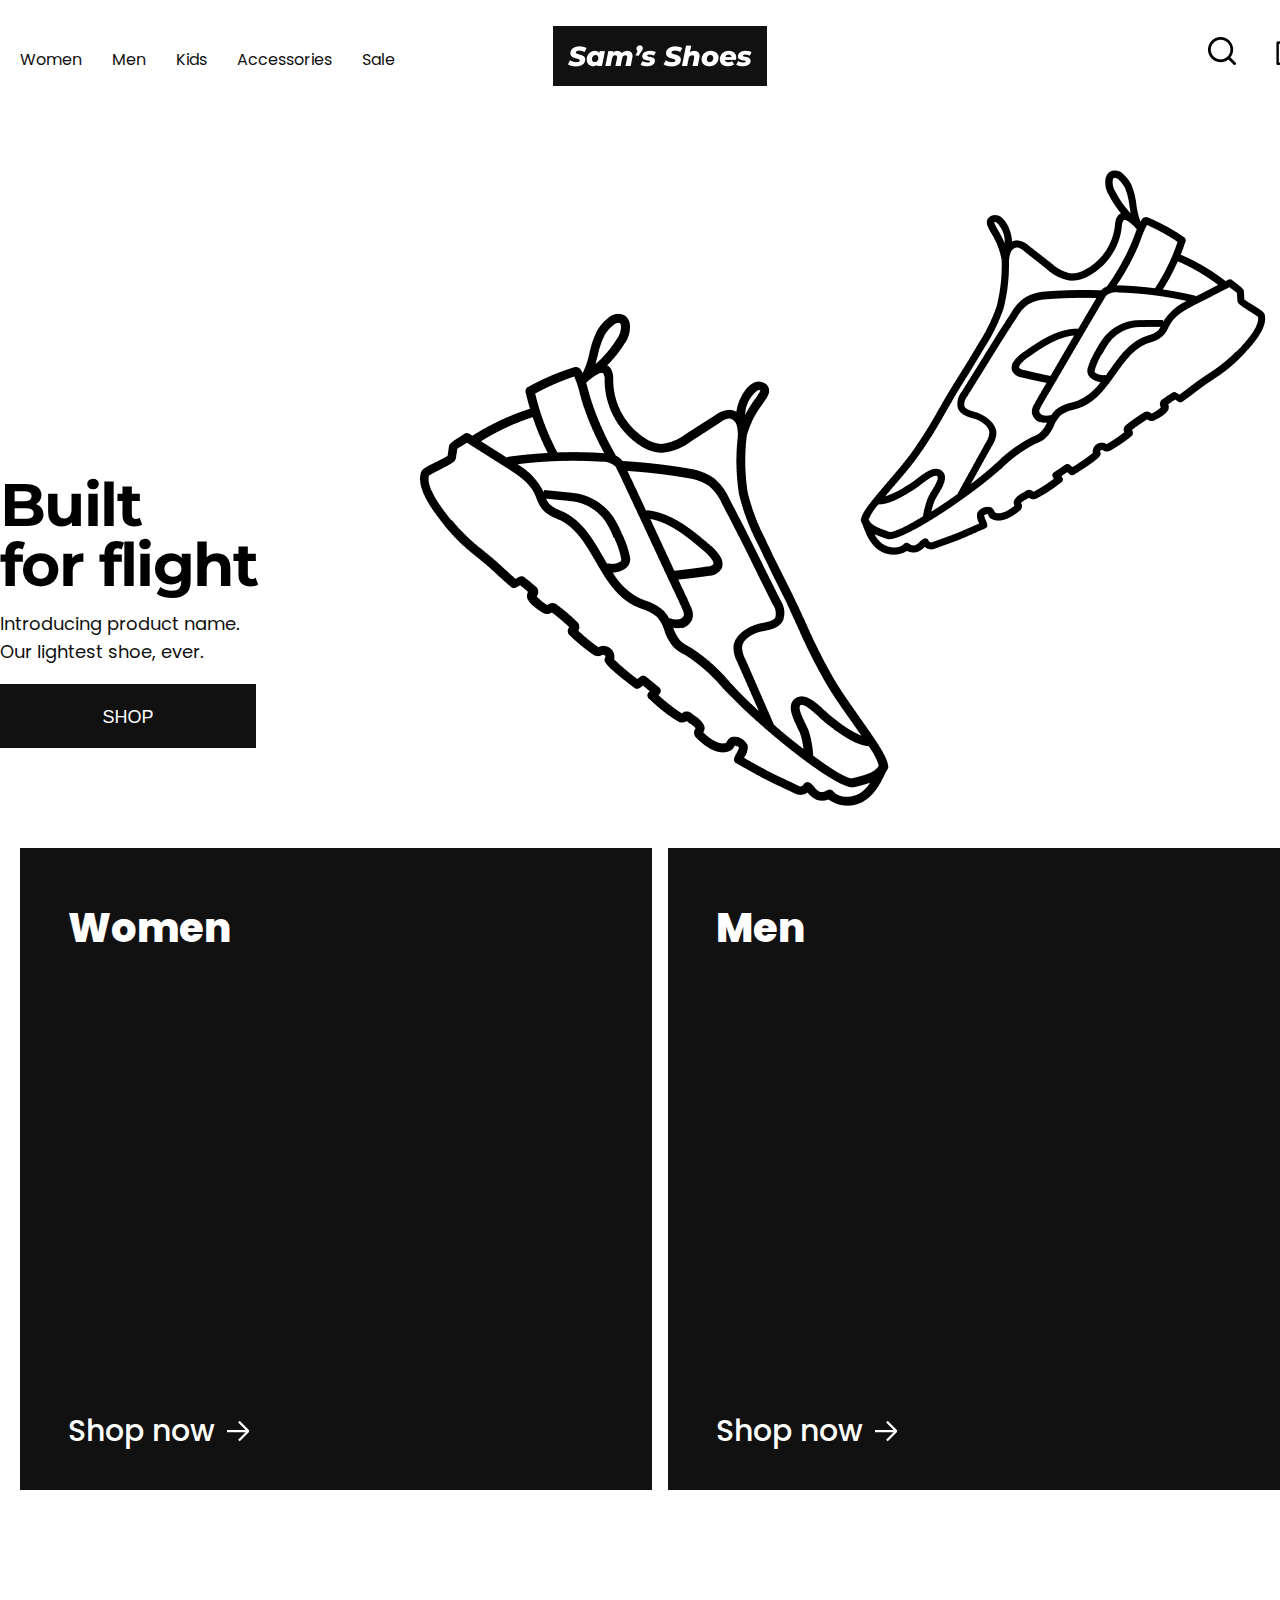
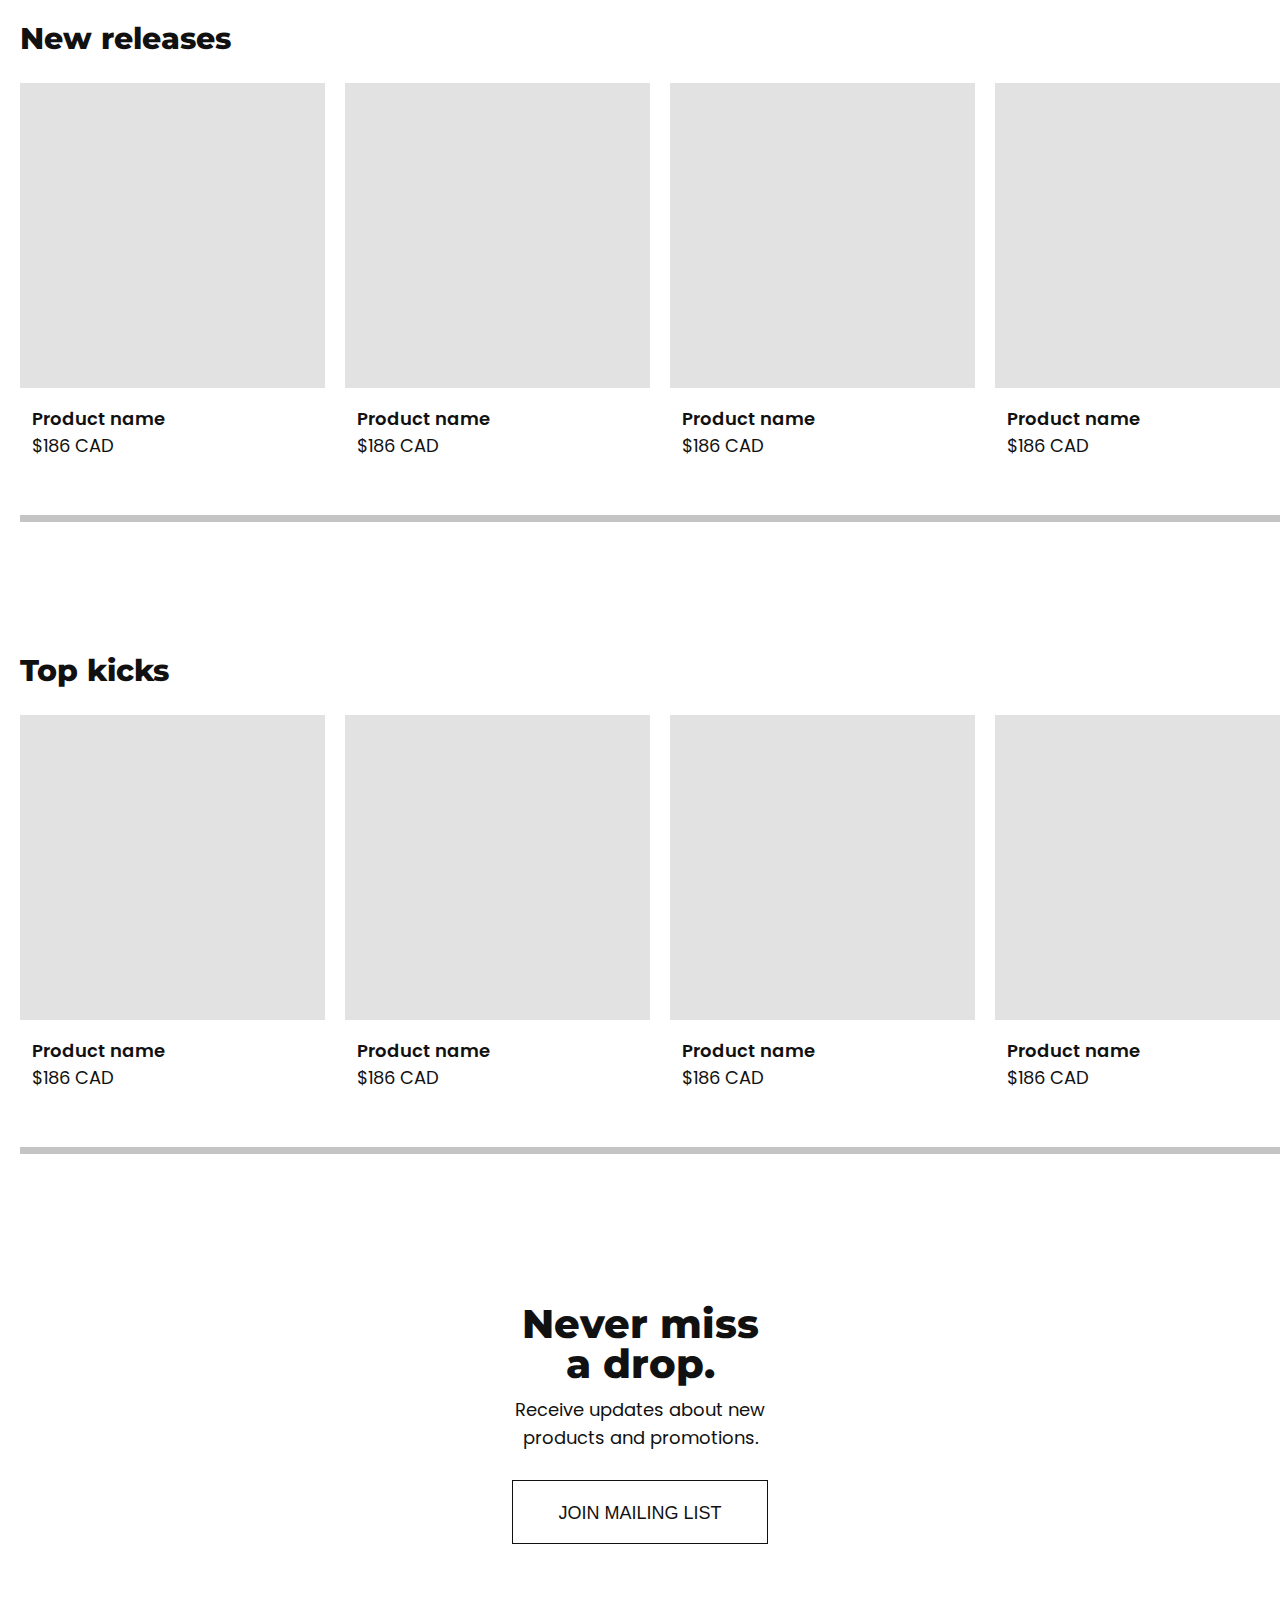
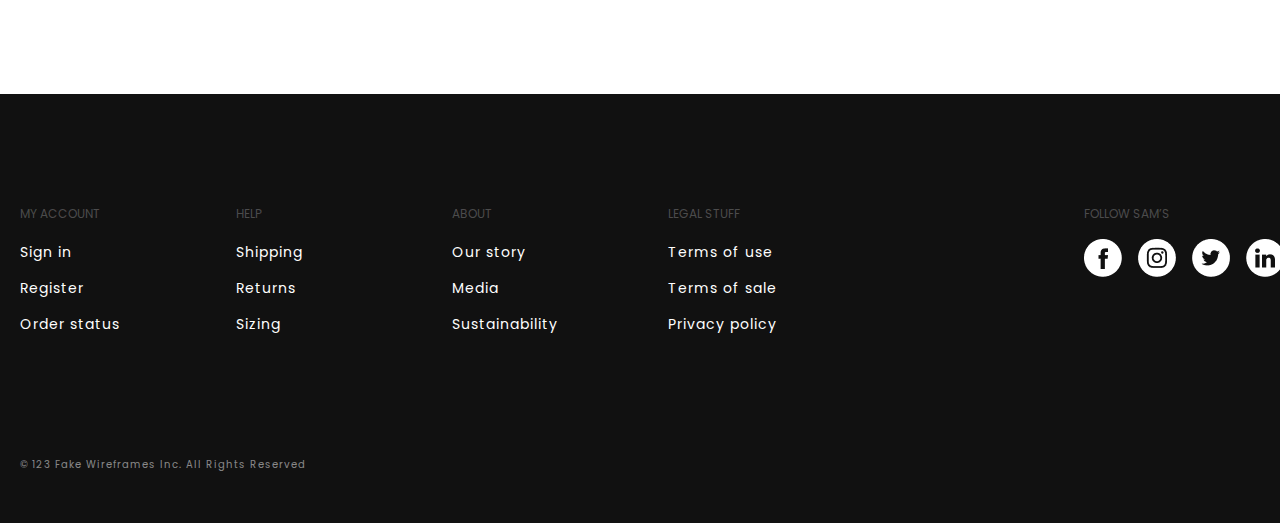
==== commit c96ab163: "shoes" ====
--- a/index.html
+++ b/index.html
@@ -15,11 +15,11 @@
             <img src="/images/logo.png" alt="" />
           </a>
           <ul class="nav">
-            <li><a href="#x">Women</a></li>
-            <li><a href="#x">Men</a></li>
-            <li><a href="#x">Men</a></li>
-            <li><a href="#x">Accessories</a></li>
-            <li><a href="#x">Sale</a></li>
+            <li><a href="/pages/sub.html">Women</a></li>
+            <li><a href="/pages/sub.html">Men</a></li>
+            <li><a href="/pages/sub.html">Kids</a></li>
+            <li><a href="/pages/sub.html">Accessories</a></li>
+            <li><a href="/pages/sub.html">Sale</a></li>
           </ul>
           <ul class="top_menu">
             <li>
@@ -46,14 +46,14 @@
         <ul>
           <li>
             <h2>Women</h2>
-            <a href="#x">
+            <a href="/pages/sub.html">
               <span>Shop now</span>
               <img src="/images/arrow.png" alt="" />
             </a>
           </li>
           <li>
             <h2>Men</h2>
-            <a href="#x">
+            <a href="/pages/sub.html">
               <span>Shop now</span>
               <img src="/images/arrow.png" alt="" />
             </a>
--- a/css/main.css
+++ b/css/main.css
@@ -35,6 +35,10 @@
   color: #fff;
 }
 
+.btn_full {
+  width: 100%;
+}
+
 body {
   font-family: "Poppins", sans-serif;
   /* font-family: 'Montserrat', sans-serif; */
